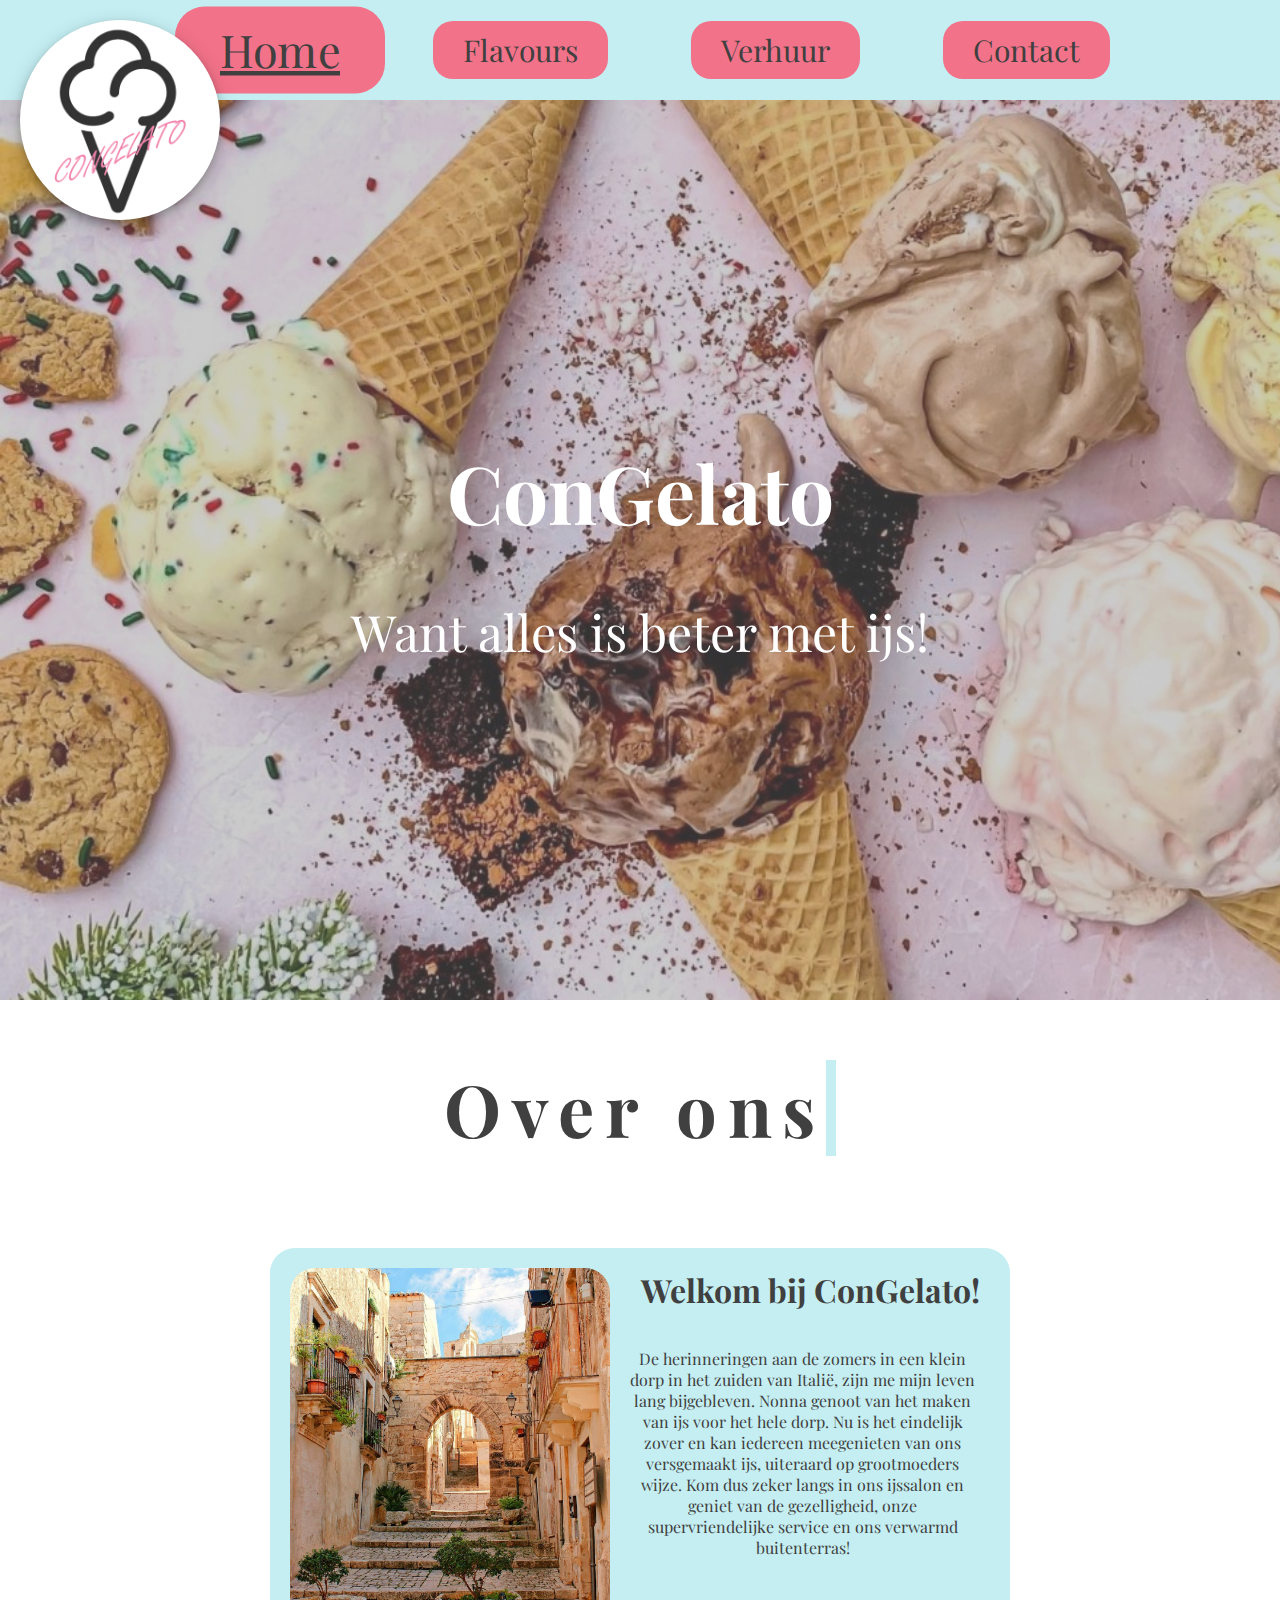
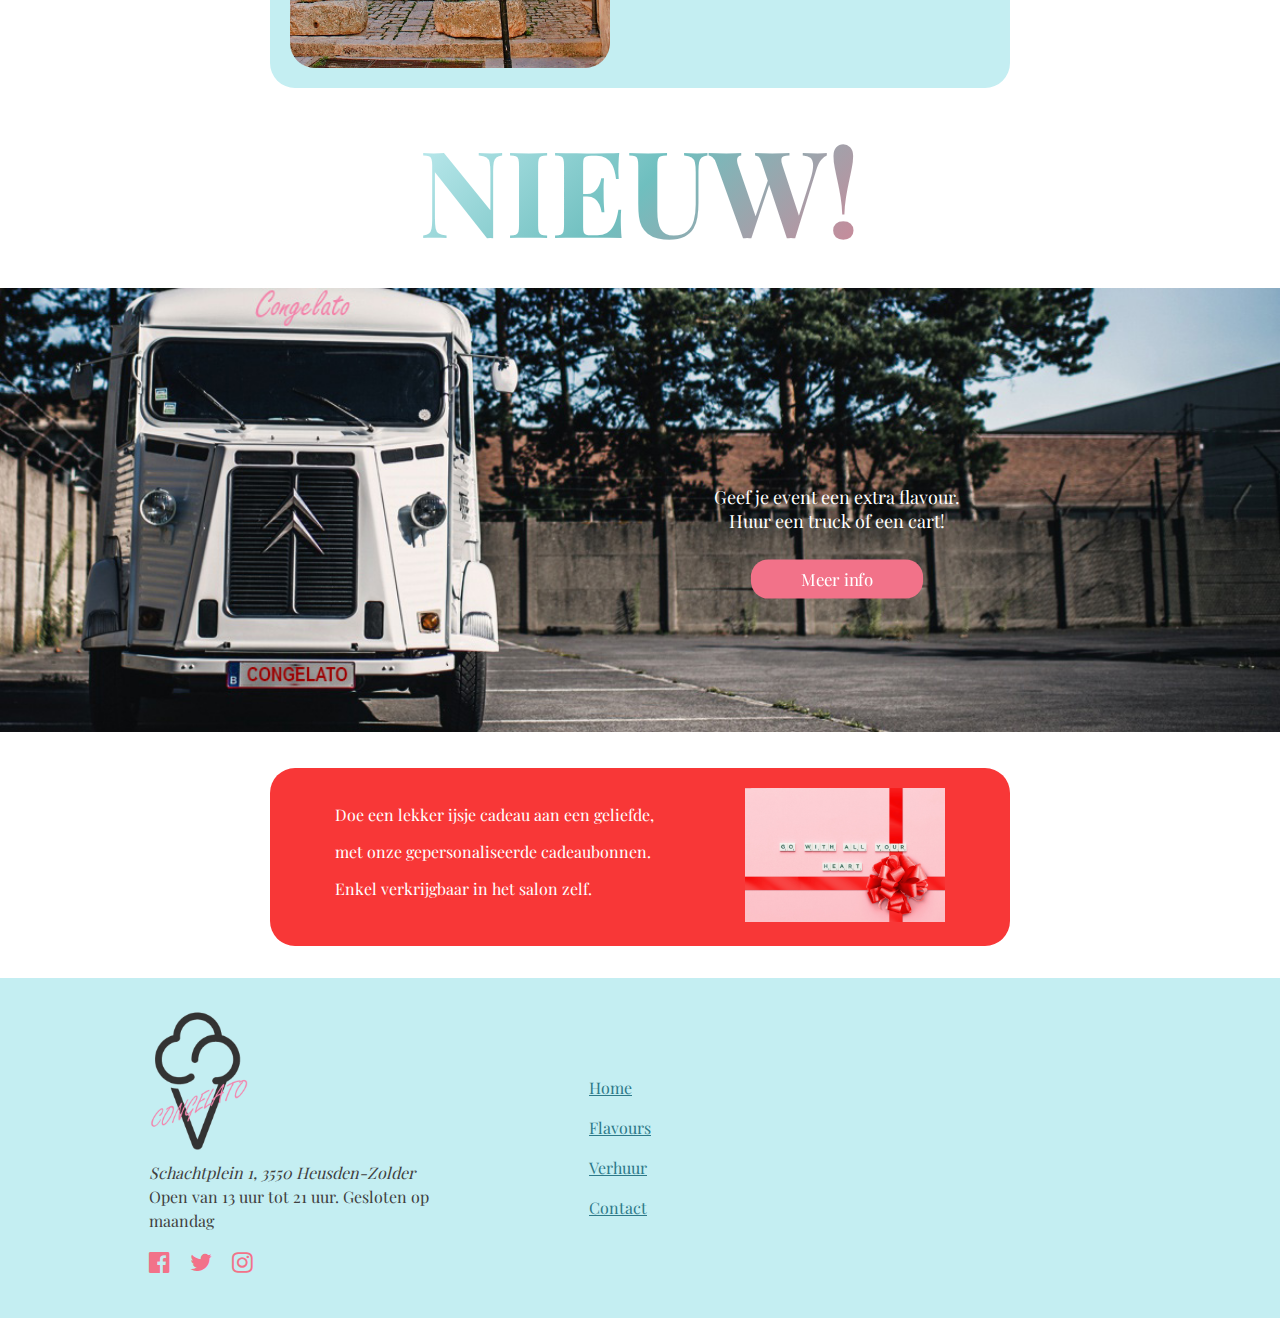
==== index.html @ dd38d16a "mooi logo" ====
<!DOCTYPE html>
<html lang="en">
	<head>
		<meta charset="UTF-8" />
		<meta http-equiv="X-UA-Compatible" content="IE=edge" />
		<meta name="viewport" content="width=device-width, initial-scale=1.0" />
		<title>Home | Congelato</title>
		<link rel="stylesheet" href="css/style.css" />
		<link
			rel="stylesheet"
			href="https://cdnjs.cloudflare.com/ajax/libs/font-awesome/4.7.0/css/font-awesome.min.css"
		/>
	</head>
	<body>
		

		<div class="logo flex">
			<img src="images/congelato-logo.png" alt="Het logo van Congelato" />
		</div>	
		<header class="flex header">
				
				<nav>
				<ul class="flex">
					<li class="menu-item flex">
						<a href="index.html" id="index">Home</a>
					</li>
					<li class="menu-item flex">
						<a href="flavours.html" id="flavours">Flavours</a>
					</li>
					<li class="menu-item flex">
						<a href="verhuur.html" id="verhuur">Verhuur</a>
					</li>
					<li class="menu-item flex">
						<a href="contact.html" id="contact">Contact</a>
					</li>
				</ul>
			</nav>
		</header>


		<div class="index">
			<div class="wrapper">
				<div class="wrapper-text">
					<h1>ConGelato</h1>
					<p>Want alles is beter met ijs!</p>
				</div>
			</div>
		</div>
	</div>
	
	
	<div class="typingtitle">
		<h2>Over ons</h2>
	</div>
	<div class="column">
		<img src="images/over-ons.jpg" alt="ice cream" />
		<div class="text">
			<h3>Welkom bij ConGelato!</h3>
			<br>
				<p>
				De herinneringen aan de zomers in een klein dorp in het zuiden van Italië,
				zijn me mijn leven lang bijgebleven. Nonna genoot van het maken van ijs
				voor het hele dorp. Nu is het eindelijk zover en kan iedereen meegenieten
				van ons versgemaakt ijs, uiteraard op grootmoeders wijze. Kom dus zeker
				langs in ons ijssalon en geniet van de gezelligheid, onze
				supervriendelijke service en ons verwarmd buitenterras!
				</p>
		</div>
	</div>

	<div class="nieuw">
		<h3>Nieuw!</h3>	
	</div>

	<div class="container">
		<img src="images/congelato_truck.jpg" alt="truck" />
		<div class="button-truck">
			<p>Geef je event een extra flavour.<br>
				Huur een truck of een cart!</p>
			<a href="verhuur.html">Meer info</a>
		</div>
	</div>

	<div class="cadeaubon">
		<div class="cadeaubon-tekst">
			<p>Doe een lekker ijsje cadeau aan een geliefde,</p> 
			<p>met onze gepersonaliseerde cadeaubonnen.</p>
			<p>Enkel verkrijgbaar in het salon zelf.</p>
		</div>
		<div class="cadeaubon-image">
			<img src="images/cadeaubon.jpeg" width="200" alt="cadeaubon" />
		</div>
	</div>
	

		<footer class="flex footer">
			
			<div class="row flex">
				<div>
					<img src="images/congelato-logo.png" alt="Ons logo">
				</div>
				<div class="adres">
					<address>Schachtplein 1, 3550 Heusden-Zolder</address>
					<time itemprop="openingHours" datetime="Tu-Su 13:00-21:00"
						>Open van 13 uur tot 21 uur. Gesloten op maandag</time
					>
				</div>
				<div class="socials">
					<ul class="flex">
						<a href="https://www.facebook.com/" class="social-icon">
							<li>
								<i class="fa fa-facebook-official icon-2x" aria-hidden="true"></i>
								
							</li>
						</a>
						<a href="https://twitter.com/" class="social-icon">
							<li><i class="fa fa-twitter" aria-hidden="true"></i> </li>
						</a>
						<a href="https://www.instagram.com/" class="social-icon">
							<li>
								<i class="fa fa-instagram" aria-hidden="true"></i> 
							</li>
						</a>
					</ul>
				</div>
			</div>
			<div class="links">
				<p><a href="index.html">Home</a></p>
				<p><a href="flavours.html">Flavours</a></p>
				<p><a href="verhuur.html">Verhuur</a></p>
				<p><a href="contact.html">Contact</a></p>
			</div>
			<map class="map">
				<iframe
					src="https://www.google.com/maps/embed?pb=!1m18!1m12!1m3!1d2508.7136024469933!2d5.326014276903507!3d51.03991014474692!2m3!1f0!2f0!3f0!3m2!1i1024!2i768!4f13.1!3m3!1m2!1s0x47c125b1b1457655%3A0x645b166be3cb7e94!2sCVO%20De%20Verdieping!5e0!3m2!1sen!2sbe!4v1670486906696!5m2!1sen!2sbe"
					width="300"
					height="300"
					style="border: 0"
					allowfullscreen=""
					loading="lazy"
					referrerpolicy="no-referrer-when-downgrade"
				></iframe>
			</map>
		</footer>

		<script src="js/showCurrentPage.js"></script>
	</body>
</html>
---- css/style.css ----
@font-face {
	font-family: "Playfair Display";
	src: url(../Font/PlayfairDisplay-VariableFont_wght.ttf);
}

body {
	margin: 0;
	padding: 0;
	font-family: "Playfair Display";
	color: #404040;
}

.flex {
	display: flex;
}

/*Header*/

.header {
	height: 100px;
	background-color: #c4eef2;
	margin: 0;
	width: 100%;
	display: flex;
	justify-content: space-evenly;
	position: sticky;
	top: 0;
	z-index: 1;
}
.logo {
	width: 200px;
	height: 200px;
	position: fixed;
	margin-top: 20px;
	margin-left: 20px;
	border-radius: 100%;
	box-shadow: 0 4px 8px 0 rgba(0, 0, 0, 0.2), 0 6px 20px 0 rgba(0, 0, 0, 0.19);
	background-color: white;
	z-index: 2;
	justify-content: center;
}
.logo > img {
	height: auto;
	max-width: 100%;
	max-height: 100%;
	z-index: 2;
}
nav {
	width: 80%;
	font-size: 30px;
}

nav > ul {
	list-style-type: none;
	justify-content: space-around;
	height: 100%;
	margin: 0 auto;
	align-items: center;
}

nav > ul > li {
	align-items: center;
}

nav > ul > li > a {
	display: block;
	padding: 1vh 30px;
	color: #404040;
	background-color: #f27289;
	border: solid #c4eef2 0px;
	border-radius: 20px;
}

nav > ul > li > a:link {
	text-decoration: none;
}

nav > ul > li > a:hover {
	background-color: #ec4c69;
}

nav > ul > li > a:active {
	background-color: #ec4c69;
}

/*Footer*/

.footer {
	justify-content: center;
	align-items: center;
	background-color: #c4eef2;
	font-size: 16px;
	line-height: 24px;
}

.map {
	margin: 20px;
	border: 0px solid #2d7989;
	width: 300px;
}
.adres {
	width: 300px;
	margin-left: 10px;
}
.socials {
	width: 300px;
	margin-right: 100px;
}
.social-icon {
	margin: 0 10px;
}

iframe {
	display: block;
}

.socials > ul {
	list-style-type: none;
	padding-left: 0;
}

.socials > ul > a:link {
	text-decoration: none;
	color: #f27289;
}

.socials > ul > a:visited {
	color: #f27289;
}

.socials > ul > a:hover {
	color: #db3150;
}
.socials li {
	font-size: 24px;
}
.row {
	flex-direction: column;
	justify-content: space-between;
	margin-left: 50px;
}
.row img {
	height: 150px;
	width: 120px;
}
.links {
	margin-left: 50px;
	margin-right: 200px;
}
.links a {
	color: #2d7989;
	font-size: 16px;
}
.links a:hover {
	color: #f27289;
}

/*Index*/

.index {
	width: 100%;
	margin: 0;
}
.wrapper {
	background-image: url(../images/background.jpg);
	position: relative;
	height: 100vh;
	width: 100%;
	opacity: 0.8;
	background-size: cover;
	background-repeat: no-repeat;
}
.wrapper::before {
	content: "";
	position: absolute;
	top: 0px;
	right: 0px;
	bottom: 0px;
	left: 0px;
	background-color: rgba(0, 0, 0, 0.25);
}
.wrapper-text {
	color: white;
	position: absolute;
	text-align: center;
	top: 50%;
	left: 50%;
	transform: translate(-50%, -50%);
}
.wrapper-text h1 {
	font-size: 80px;
}
.wrapper-text p {
	font-size: 50px;
}
.typingtitle {
	display: flex;
	justify-content: center;
	align-items: center;
	font-size: 48px;
	width: 100%;
}
.typingtitle h2 {
	overflow: hidden;
	border-right: 0.15em solid #c4eef2;
	white-space: nowrap;
	margin: 30;
	letter-spacing: 0.15em;
	animation: typing 1.5s steps(30, end), blink-caret 0.5s step-end infinite;
}
.typingtitle h1 {
	overflow: hidden;
	border-right: 0.15em solid #c4eef2;
	white-space: nowrap;
	margin: 30;
	letter-spacing: 0.15em;
	animation: typing 1.5s steps(30, end), blink-caret 0.5s step-end infinite;
}

/*typing effect*/
@keyframes typing {
	from {
		width: 0%;
	}
	to {
		width: 70%;
	}
}
@keyframes blink-caret {
	from,
	to {
		border-color: transparent;
	}
	50% {
		border-color: #c4eef2;
	}
}
.column {
	display: flex;
	justify-content: space-around;
	padding: 20px;
	width: 700px;
	margin: 2rem auto 0 auto;
	background-color: #c4eef2;
	border-radius: 25px;
}
.column img {
	height: 400px;
	border-radius: 25px;
	margin-right: 20px;
}
.text h3 {
	margin: 0;
	font-size: 32px;
	text-align: center;
}
.text p {
	margin-right: 15px;
	text-align: center;
}

.nieuw {
	text-align: center;
}

.nieuw h3 {
	text-transform: uppercase;
	background-image: linear-gradient(
		-225deg,
		#c4eef2 0%,
		#6fbfbf 29%,
		#f27289 67%,
		#f285ad 100%
	);
	background-size: auto auto;
	background-clip: border-box;
	background-size: 200% auto;
	color: #fff;
	text-emphasis-color: transparent;
	-webkit-background-clip: text;
	-webkit-text-fill-color: transparent;
	animation: textclip 2s linear infinite;
	display: inline-block;
	font-size: 120px;
	margin-block-start: 20px;
	margin-block-end: 20px;
}
@keyframes textclip {
	to {
		background-position: 200% center;
	}
}
.container {
	position: relative;
	width: 100%;
}
.container img {
	width: 100%;
	height: auto;
}

.button-truck {
	position: absolute;
	top: 40%;
	right: 25%;
}
.button-truck a {
	color: white;
	text-decoration: none;
	background-color: #f27289;
	font-size: 24px;
	padding: 12px 30px;
	border: none;
	border-radius: 25px;
	display: flex;
	justify-content: center;
	transition: all 0.5s ease;
	transform: scale(0.7);
}
.button-truck:hover {
	cursor: pointer;
	transform: scale(1.2);
	filter: brightness(120%);
}
.button-truck p {
	color: white;
	font-size: 18px;
	text-align: center;
}
.cadeaubon {
	display: flex;
	justify-content: space-around;
	padding: 20px;
	width: 700px;
	margin: 2rem auto 2rem auto;
	background-color: #f83737;
	border-radius: 25px;
	color: white;
}

/* Flavours */
.smaken {
	display: flex;
	justify-content: center;
	align-items: center;
	font-size: 48px;
	width: 1200px;
}
.smaken h1 {
	overflow: hidden;
	border-right: 0.15em solid #c4eef2;
	white-space: nowrap;
	margin: 30;
	letter-spacing: 0.15em;
	animation: typing 1.5s steps(30, end), blink-caret 0.5s step-end infinite;
}

/*typing effect*/
@keyframes typing {
	from {
		width: 0%;
	}
	to {
		width: 70%;
	}
}
@keyframes blink-caret {
	from,
	to {
		border-color: transparent;
	}
	50% {
		border-color: #c4eef2;
	}
}
.seizoen {
	position: relative;
	display: flex;
	justify-content: center;
	max-width: 600px;
	margin: 0 auto 40px;
}
.seizoen .smaak {
	position: absolute;
	bottom: 20px;
	left: 20px;
	background-color: #c4eef2;
	color: #404040;
	padding-left: 20px;
	padding-right: 20px;
	border-radius: 25px;
}
.seizoen img {
	border-radius: 25px;
	width: 600px;
}
.seizoen h2 {
	font-size: 24px;
}
.seizoen p {
	font-size: 20px;
	display: flex;
	align-items: center;
	justify-content: center;
}
.documenten {
	display: flex;
	justify-content: flex-end;
	margin-top: -200px;
}
.document {
	height: 250px;
	width: 250px;
	background-color: #f27289;
	font-size: 28px;
	border-radius: 100%;
	transition: all 0.5s ease;
	transform: scale(0.5);
	align-items: center;
	justify-content: center;
	text-align: center;
}

.document:hover {
	cursor: pointer;
	transform: scale(0.7);
	filter: brightness(120%);
}

.flavours {
	display: flex;
	justify-content: center;
}
.flavour {
	margin: 25px;
	padding: 20px;
	font-size: 20px;
	min-width: 260px;
	box-shadow: 0 4px 8px 0 rgba(0, 0, 0, 0.2), 0 6px 20px 0 rgba(0, 0, 0, 0.19);
	text-align: center;
	border-radius: 25px;
}
.flavour ul {
	list-style-type: none;
	padding: 0;
	line-height: 50px;
}

.restMenu {
	display: flex;
	justify-content: center;
}
.coupes {
	display: flex;
	flex-direction: column;
	margin: 25px;
	padding: 20px;
	min-width: 260px;
	box-shadow: 0 4px 8px 0 rgba(0, 0, 0, 0.2), 0 6px 20px 0 rgba(0, 0, 0, 0.19);
	border-radius: 25px;
}
.coupesTitel {
	color: #2d7989;
	text-align: center;
	font-size: 20px;
}

.coupes ul {
	list-style-type: none;
	padding: 0;
	line-height: 40px;
	text-align: center;
}
.toppings {
	display: flex;
	justify-content: center;
	padding-bottom: 40px;
}
.toppingTitel {
	text-align: center;
	font-size: 20px;
	color: #2d7989;
	border-color: #2d7989;
}
.topping {
	display: flex;
	flex-direction: column;
	margin: 25px;
	padding: 20px;
	min-width: 260px;
	box-shadow: 0 4px 8px 0 rgba(0, 0, 0, 0.2), 0 6px 20px 0 rgba(0, 0, 0, 0.19);
	border-radius: 25px;
}
.topping ul {
	list-style-type: none;
	line-height: 40px;
	text-align: center;
	padding-inline-start: 0;
}

/*verhuur*/

.verhuur-image {
	justify-content: center;
}
.verhuur-image img {
	width: 100%;
}
.verhuur-tekst {
	align-items: center;
	flex-direction: column;
}
.verhuur-tekst-container {
	width: 700px;
	background-color: #c4eef2;
	margin: 50px;
	padding: 50px;
	border: 0 solid;
	border-radius: 25px;
}
.verhuur-tekst p {
	width: 700px;
	text-align: center;
	font-size: 20px;
	line-height: 40px;
}

.form {
	justify-content: center;
}
.form-container1,
.form-container2 {
	width: 400px;
	margin: 25px;
	padding: 25px;
	background-color: #f2f2f2;
	height: 600px;
	border: double;
	border-radius: 20px;
}

label {
	display: block;
}
.textbox {
	width: 350px;
	border: 1px solid #2d7989;
	height: 24px;
	border-radius: 5px;
	margin: 16px 0;
}
.big-textbox {
	width: 350px;
	border: 1px solid #2d7989;
	border-radius: 5px;
	margin: 16px 0;
}
.dropdown-check-list {
	display: inline-block;
	margin: 16px 0;
	background-color: #fafafa;
}
.dropdown-check-list .anchor {
	position: relative;
	display: inline-block;
	cursor: pointer;
	padding: 5px 10px 5px 10px;
	border: 1px solid #2d7989;
	width: 330px;
}

.chevron {
	margin-left: 173px;
}

.dropdown-check-list ul.items {
	padding: 2px;
	display: none;
	margin: 0;
	border: 1px solid #2d7989;
	border-top: none;
	position: absolute;
	background-color: #f2f2f2;
	width: 346px;
}

.dropdown-check-list ul.items li {
	list-style: none;
}

.dropdown-check-list.visible .anchor {
	color: #2d7989;
}

.dropdown-check-list.visible .items {
	display: block;
}

.radio {
	display: flex;
	justify-content: flex-start;
	font-size: 16px;
}

.radioleft {
	margin-top: 6px;
	margin-left: 100px;
}
.radioright {
	margin-top: 6px;
	margin-left: 60px;
}

.radiobutton {
	width: 15px;
	height: 15px;
}
.formtext {
	width: 100%;
	text-align: center;
	font-size: 20px;
	margin-top: 20px;
}
.hidden {
	visibility: hidden;
}
.visible {
	visibility: visible;
}
.submit {
	justify-content: center;
	margin-bottom: 50px;
}
.submit input {
	height: 75px;
	width: 150px;
	background: #f27289;
	border: 0;
	border-radius: 100px;
	cursor: pointer;
	font-size: 24px;
	font-family: "Playfair Display";
}
.submit input:hover {
	background-color: #db3150;
}

/*contact*/
.big-map {
	margin: 50px;
	border: 5px groove #2d7989;
	width: 600px;
	margin-right: 100px;
}

.contact {
	justify-content: center;
	align-items: flex-start;
}
.contact .big-map,
.contact .contactform {
	margin-top: 0;
}

.contactform fieldset {
	margin-top: 0;
	margin-left: 100px;
}

.submitContact {
	justify-content: center;
	margin-bottom: 50px;
}
.submitContact input {
	height: 50px;
	width: 100px;
	background: #f27289;
	border: 0;
	border-radius: 100px;
	cursor: pointer;
	font-size: 18px;
	font-family: "Playfair Display";
}
.submitContact input:hover {
	background-color: #db3150;
}
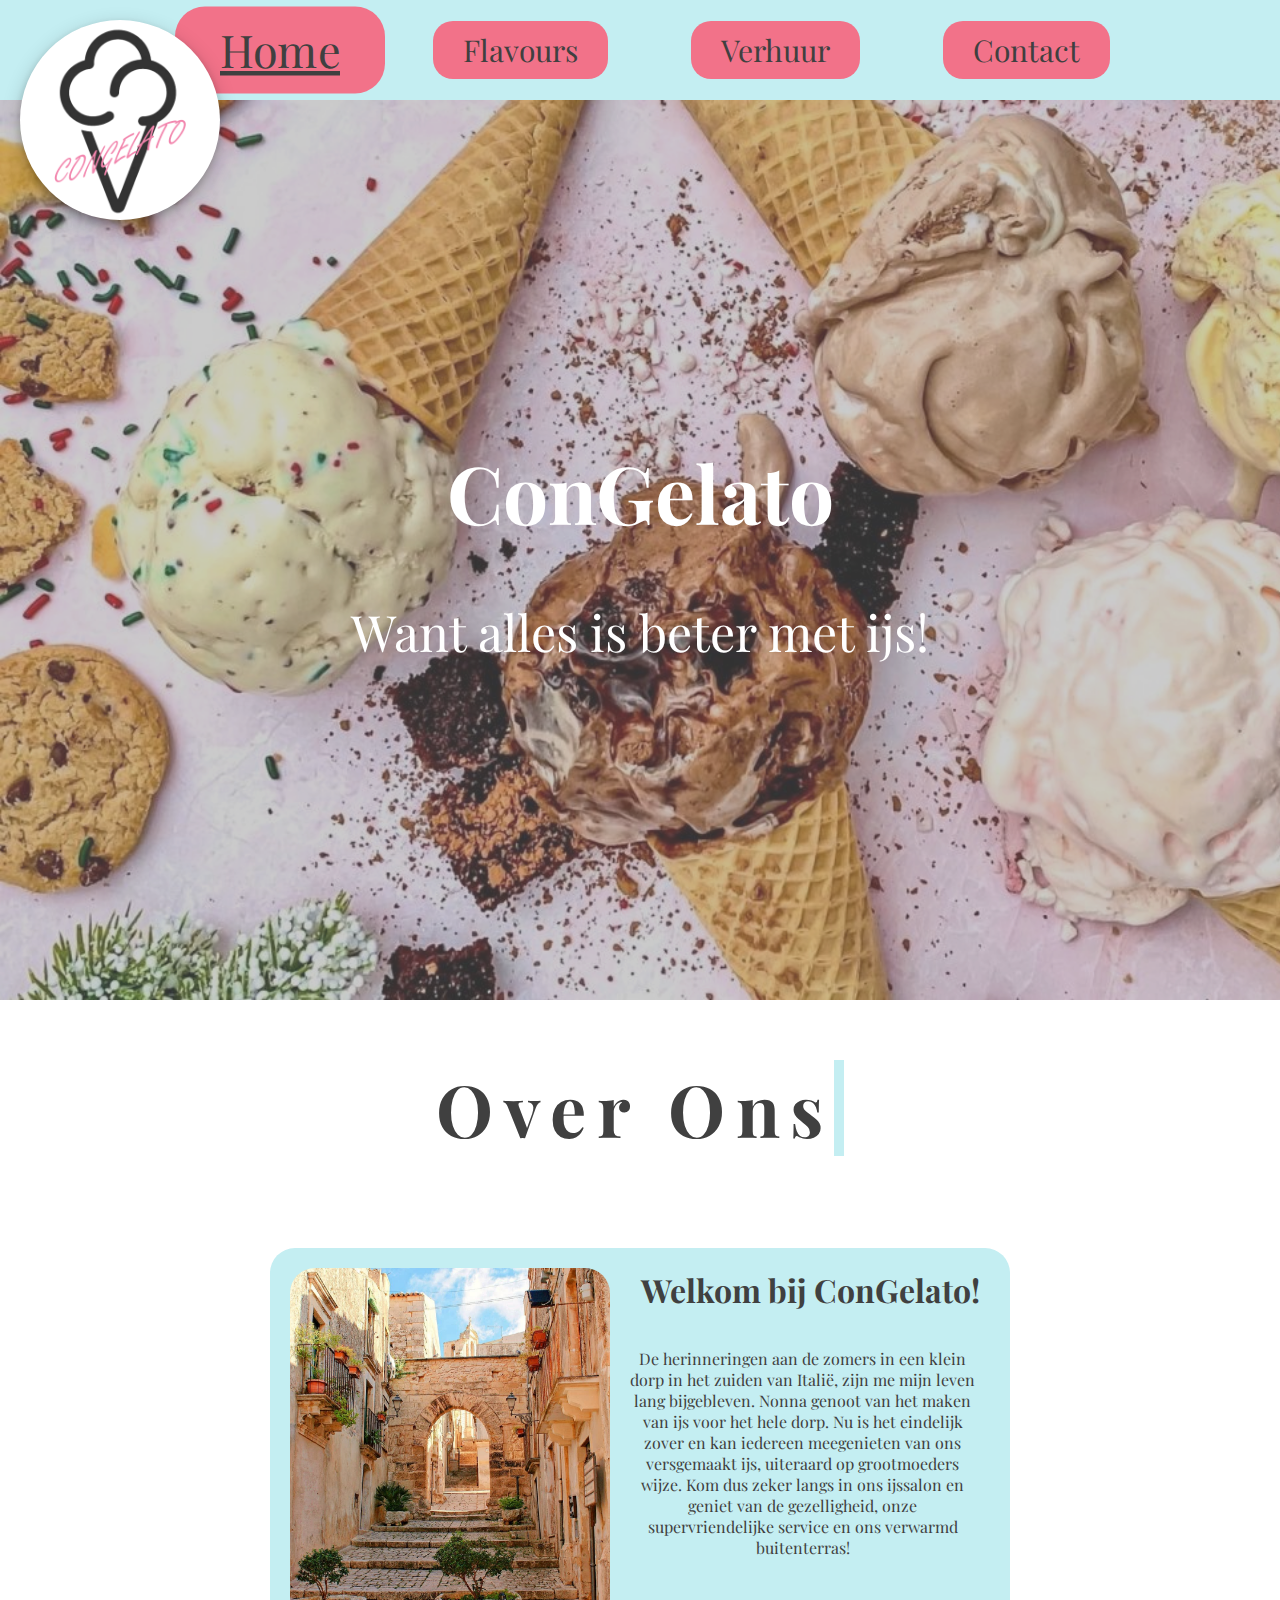
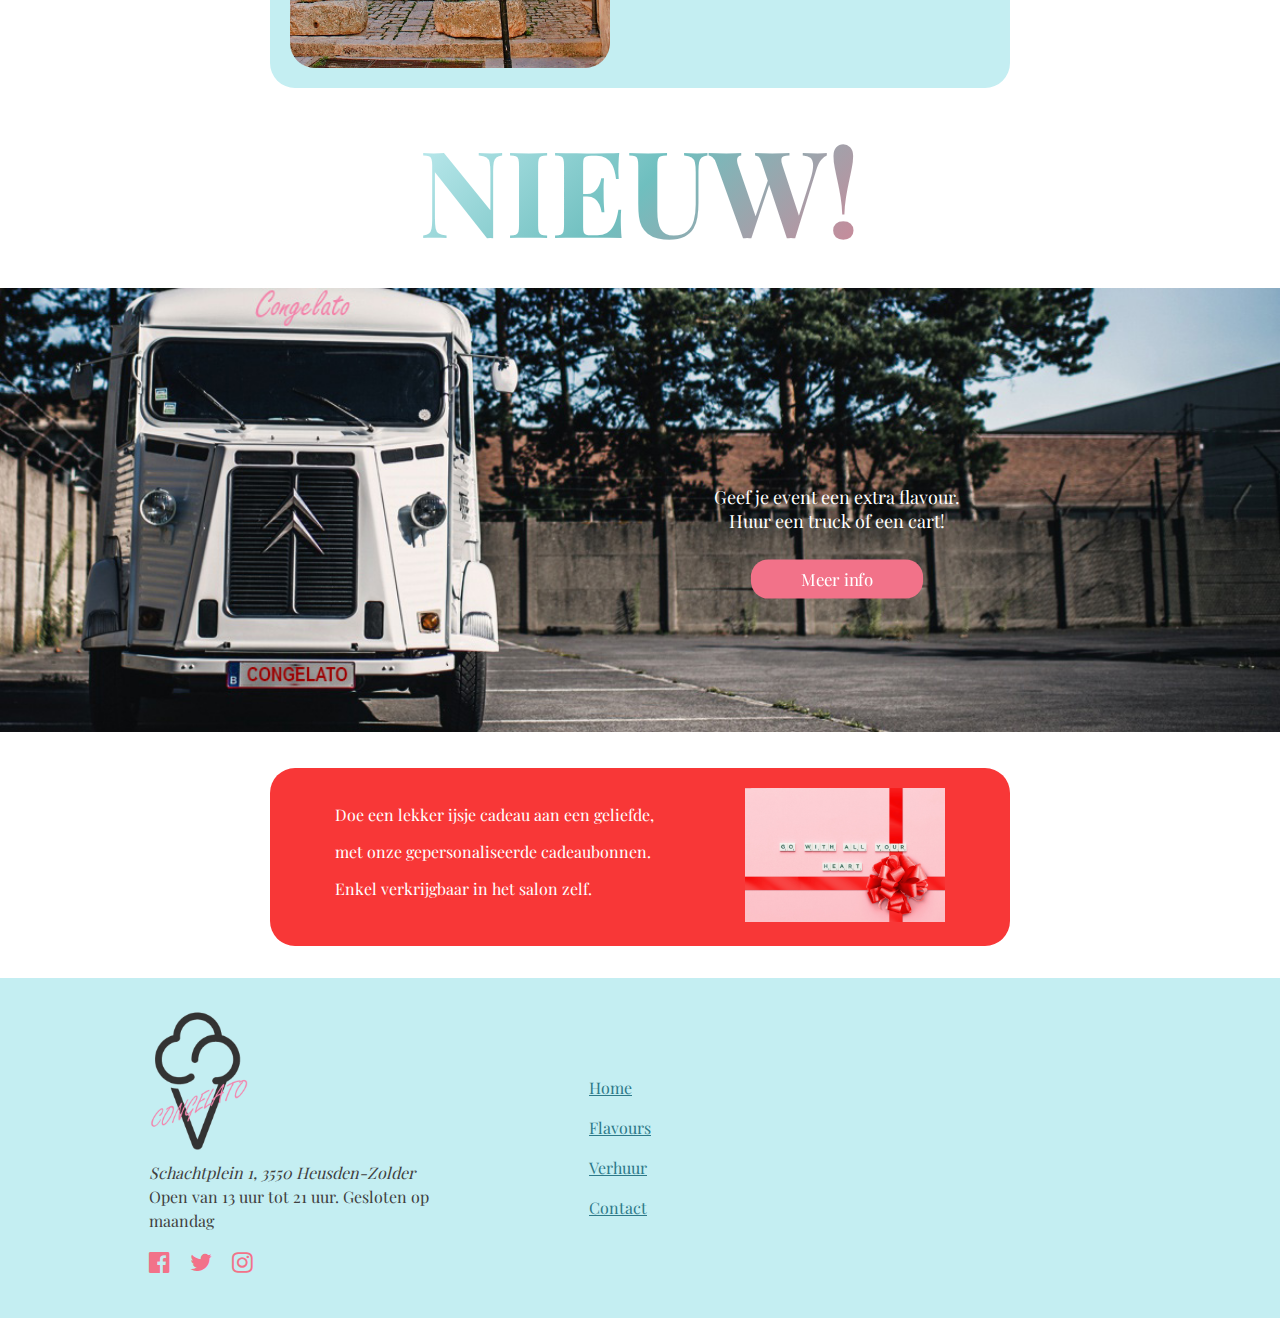
==== commit 4c32207b: "form validatie" ====
--- a/index.html
+++ b/index.html
@@ -50,7 +50,7 @@
 	
 	
 	<div class="typingtitle">
-		<h2>Over ons</h2>
+		<h2>Over Ons</h2>
 	</div>
 	<div class="column">
 		<img src="images/over-ons.jpg" alt="ice cream" />
--- a/css/style.css
+++ b/css/style.css
@@ -198,7 +198,6 @@
 	justify-content: center;
 	align-items: center;
 	font-size: 48px;
-	width: 100%;
 }
 .typingtitle h2 {
 	overflow: hidden;
@@ -344,7 +343,6 @@
 	justify-content: center;
 	align-items: center;
 	font-size: 48px;
-	width: 1200px;
 }
 .smaken h1 {
 	overflow: hidden;
@@ -419,6 +417,10 @@
 	align-items: center;
 	justify-content: center;
 	text-align: center;
+}
+.document a {
+	color: white;
+	text-decoration: none;
 }
 
 .document:hover {
@@ -600,6 +602,7 @@
 	display: flex;
 	justify-content: flex-start;
 	font-size: 16px;
+	margin-bottom: 20px;
 }
 
 .radioleft {
@@ -684,3 +687,8 @@
 .submitContact input:hover {
 	background-color: #db3150;
 }
+
+/*Form Validation*/
+.error {
+	color: red;
+}
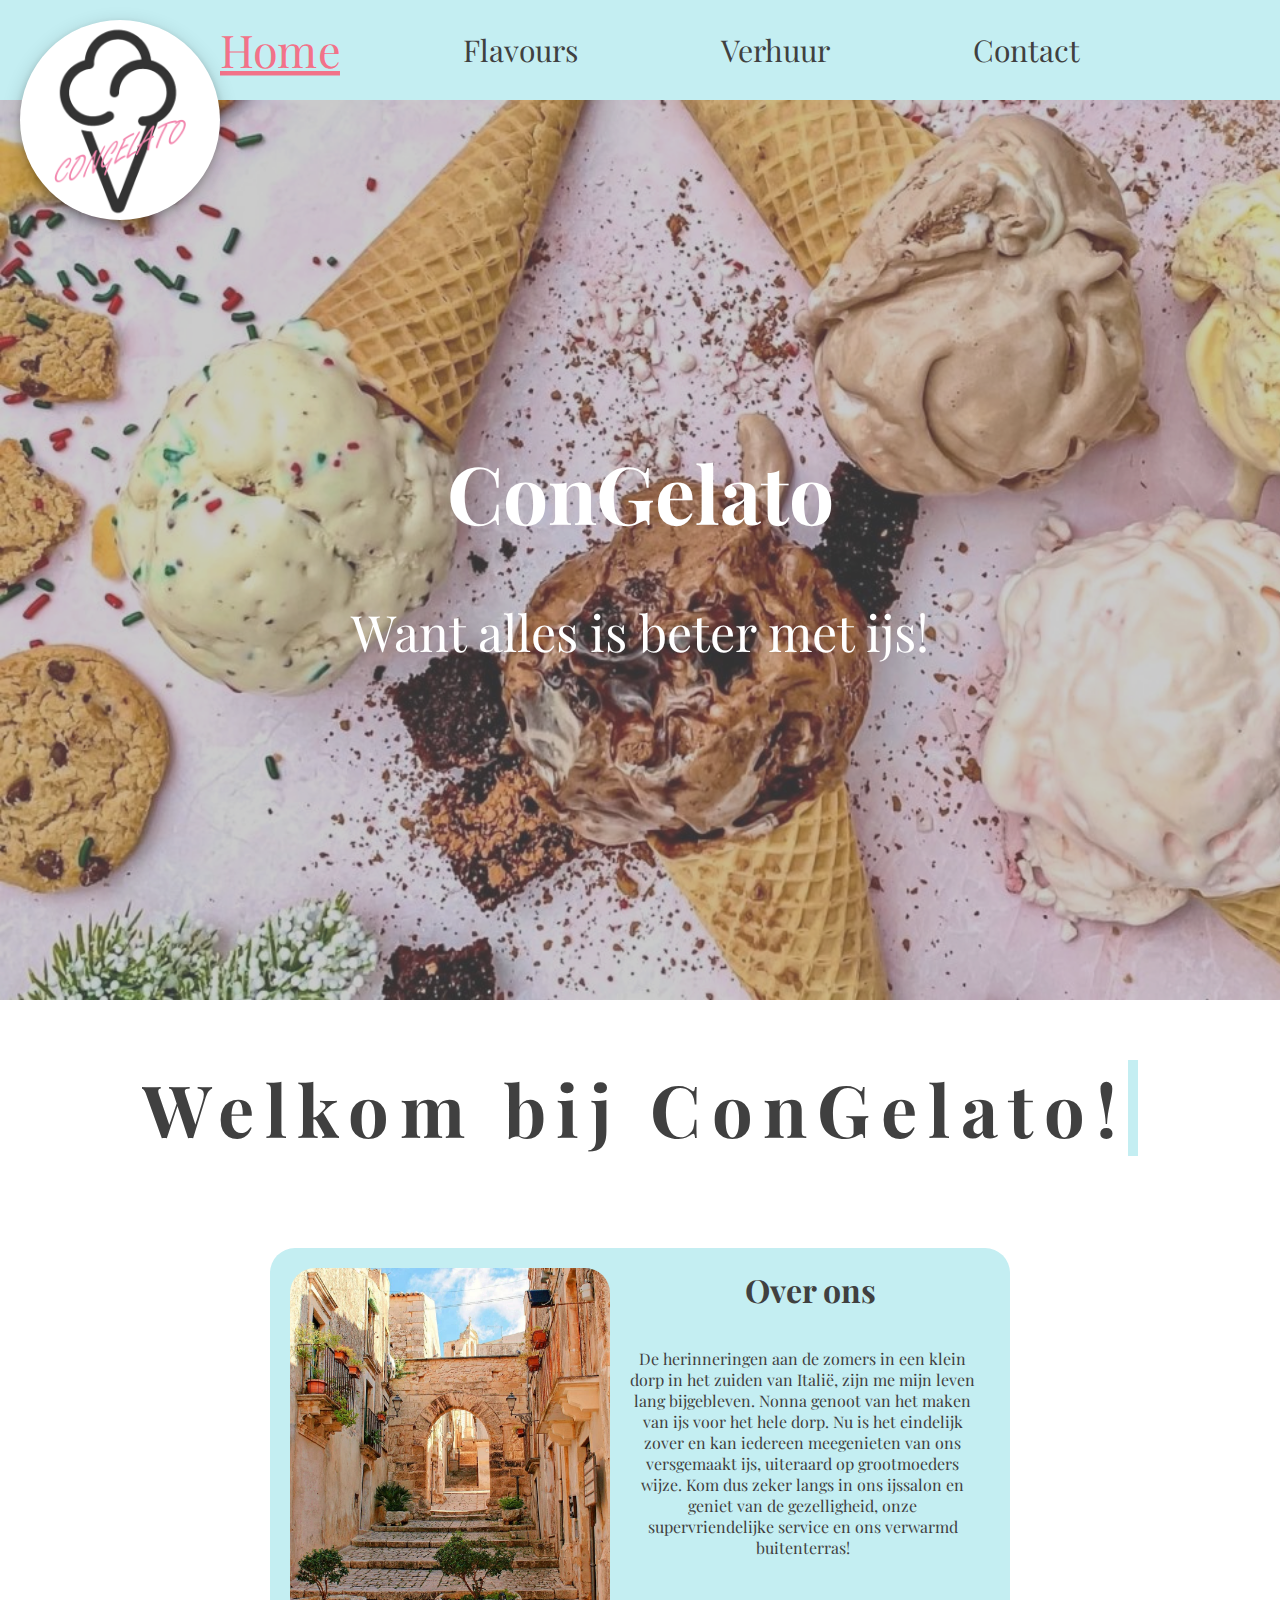
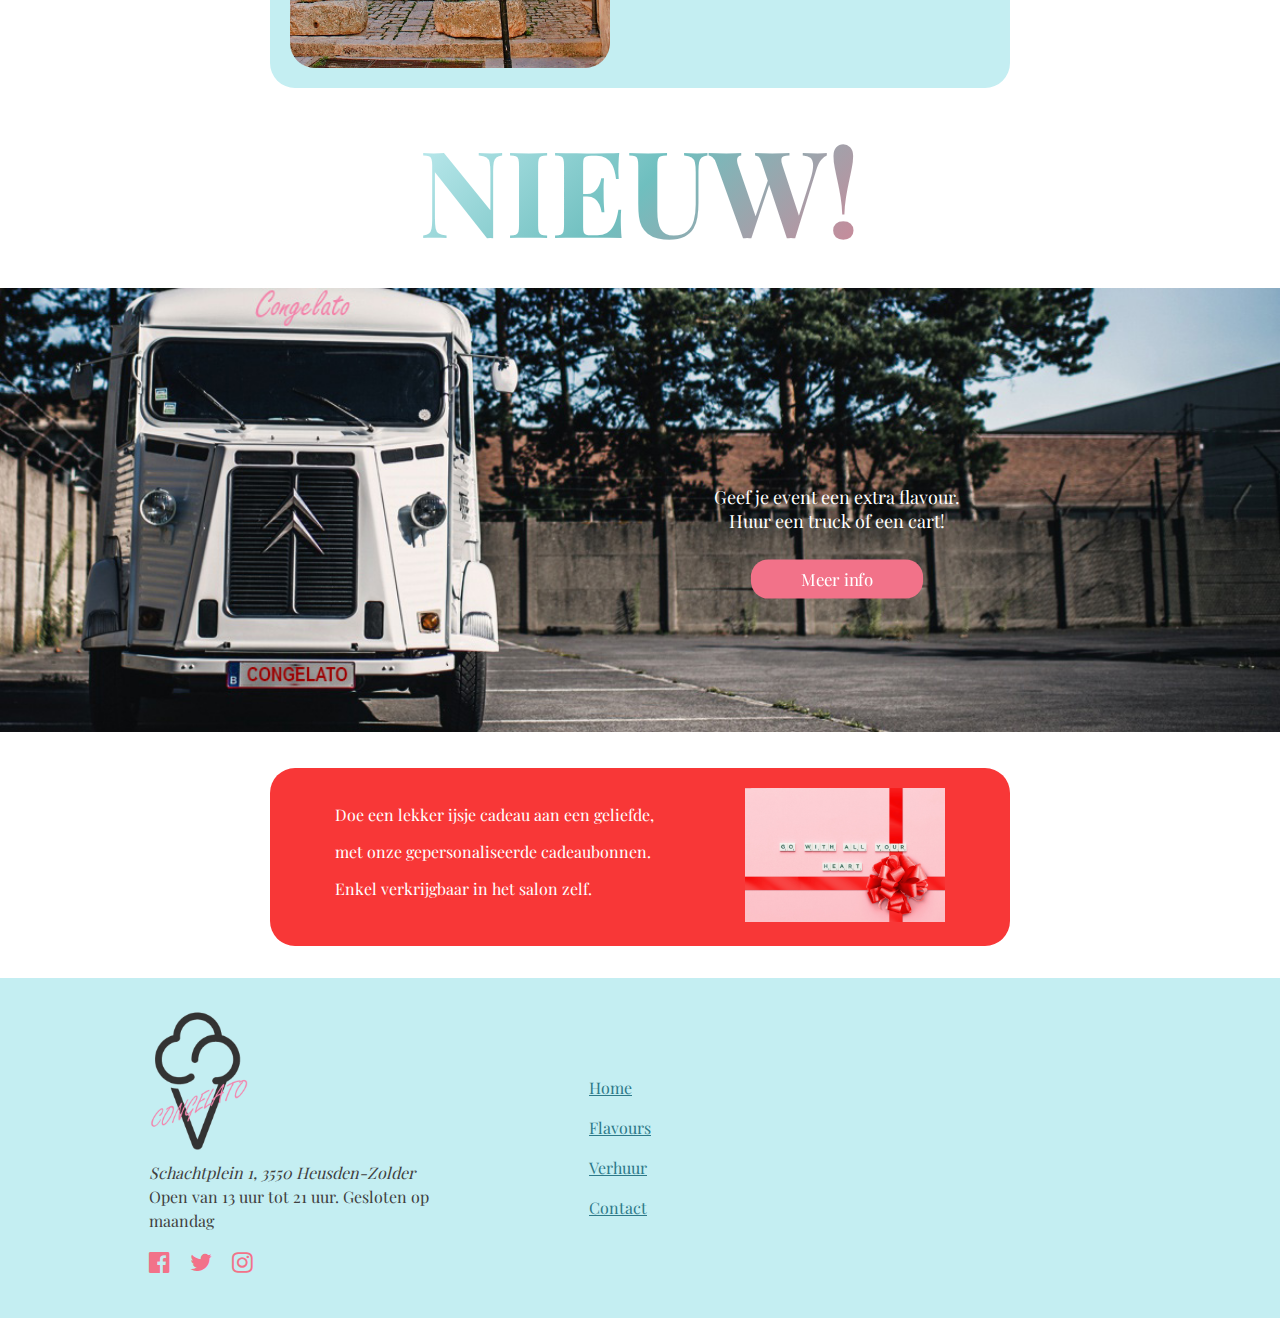
==== commit fea11be6: "slick" ====
--- a/index.html
+++ b/index.html
@@ -18,44 +18,43 @@
 			<img src="images/congelato-logo.png" alt="Het logo van Congelato" />
 		</div>	
 		<header class="flex header">
-				
 				<nav>
-				<ul class="flex">
-					<li class="menu-item flex">
-						<a href="index.html" id="index">Home</a>
-					</li>
-					<li class="menu-item flex">
-						<a href="flavours.html" id="flavours">Flavours</a>
-					</li>
-					<li class="menu-item flex">
-						<a href="verhuur.html" id="verhuur">Verhuur</a>
-					</li>
-					<li class="menu-item flex">
-						<a href="contact.html" id="contact">Contact</a>
-					</li>
-				</ul>
-			</nav>
+					<ul class="flex">
+						<li class="menu-item flex">
+							<a href="index.html" id="index">Home</a>
+						</li>
+						<li class="menu-item flex">
+							<a href="flavours.html" id="flavours">Flavours</a>
+						</li>
+						<li class="menu-item flex">
+							<a href="verhuur.html" id="verhuur">Verhuur</a>
+						</li>
+						<li class="menu-item flex">
+							<a href="contact.html" id="contact">Contact</a>
+						</li>
+					</ul>
+				</nav>
 		</header>
 
 
-		<div class="index">
-			<div class="wrapper">
-				<div class="wrapper-text">
+	<div class="index">
+		<div class="wrapper">
+			<div class="wrapper-text">
 					<h1>ConGelato</h1>
 					<p>Want alles is beter met ijs!</p>
-				</div>
 			</div>
 		</div>
 	</div>
 	
 	
 	<div class="typingtitle">
-		<h2>Over Ons</h2>
+		<h2>Welkom bij ConGelato!</h2>
 	</div>
+	
 	<div class="column">
 		<img src="images/over-ons.jpg" alt="ice cream" />
 		<div class="text">
-			<h3>Welkom bij ConGelato!</h3>
+			<h3>Over ons</h3>
 			<br>
 				<p>
 				De herinneringen aan de zomers in een klein dorp in het zuiden van Italië,
--- a/css/style.css
+++ b/css/style.css
@@ -59,15 +59,13 @@
 }
 
 nav > ul > li {
-	align-items: center;
+	align-items: center;	
 }
 
 nav > ul > li > a {
 	display: block;
 	padding: 1vh 30px;
 	color: #404040;
-	background-color: #f27289;
-	border: solid #c4eef2 0px;
 	border-radius: 20px;
 }
 
@@ -76,11 +74,13 @@
 }
 
 nav > ul > li > a:hover {
-	background-color: #ec4c69;
+	color:#f27289;
+	text-decoration: underline #f27289;
 }
 
 nav > ul > li > a:active {
-	background-color: #ec4c69;
+	color: #f27289;
+	text-decoration: underline #f27289 !important;
 }
 
 /*Footer*/
@@ -649,6 +649,60 @@
 }
 
 /*contact*/
+
+.slick_slider {
+	display: flex;
+	position: relative;
+	margin-top: 100px;
+}
+.slick_slider .slickItems{
+	width: 350px;
+	height: 250px;
+	margin: 50px;
+	position: relative;
+}
+.slick_slider .slickItems .overlay{
+	position: absolute;
+	top: 0;
+	left: 0;
+	width: 350px;
+	height: 250px;
+	background-color: rgba(0,0,0,0.64);
+}
+.slick_slider .slick-center .overlay{
+	opacity: 0;
+}
+.slick_slider .slickItems img{
+	width: 350px;
+	height: 250px;
+	transition: all linear .4s;
+}
+.slick_slider .slick-center img{
+	transform: scale(1.2);
+}
+.slick-prev{
+    position: absolute;
+	top: 350px;
+	left: 45%;
+	background: #f27289;
+	border-radius: 100%;
+	width: 50px;
+	height: 50px;
+	font-size: 20px;
+	font-weight: bold;
+
+}
+.slick-next{
+	position: absolute;
+	left: 55%;
+	background: #f27289;
+	border-radius: 100%;
+	width: 50px;
+	height: 50px;
+	font-size: 20px;
+	font-weight: bold;
+}
+
 .big-map {
 	margin: 50px;
 	border: 5px groove #2d7989;
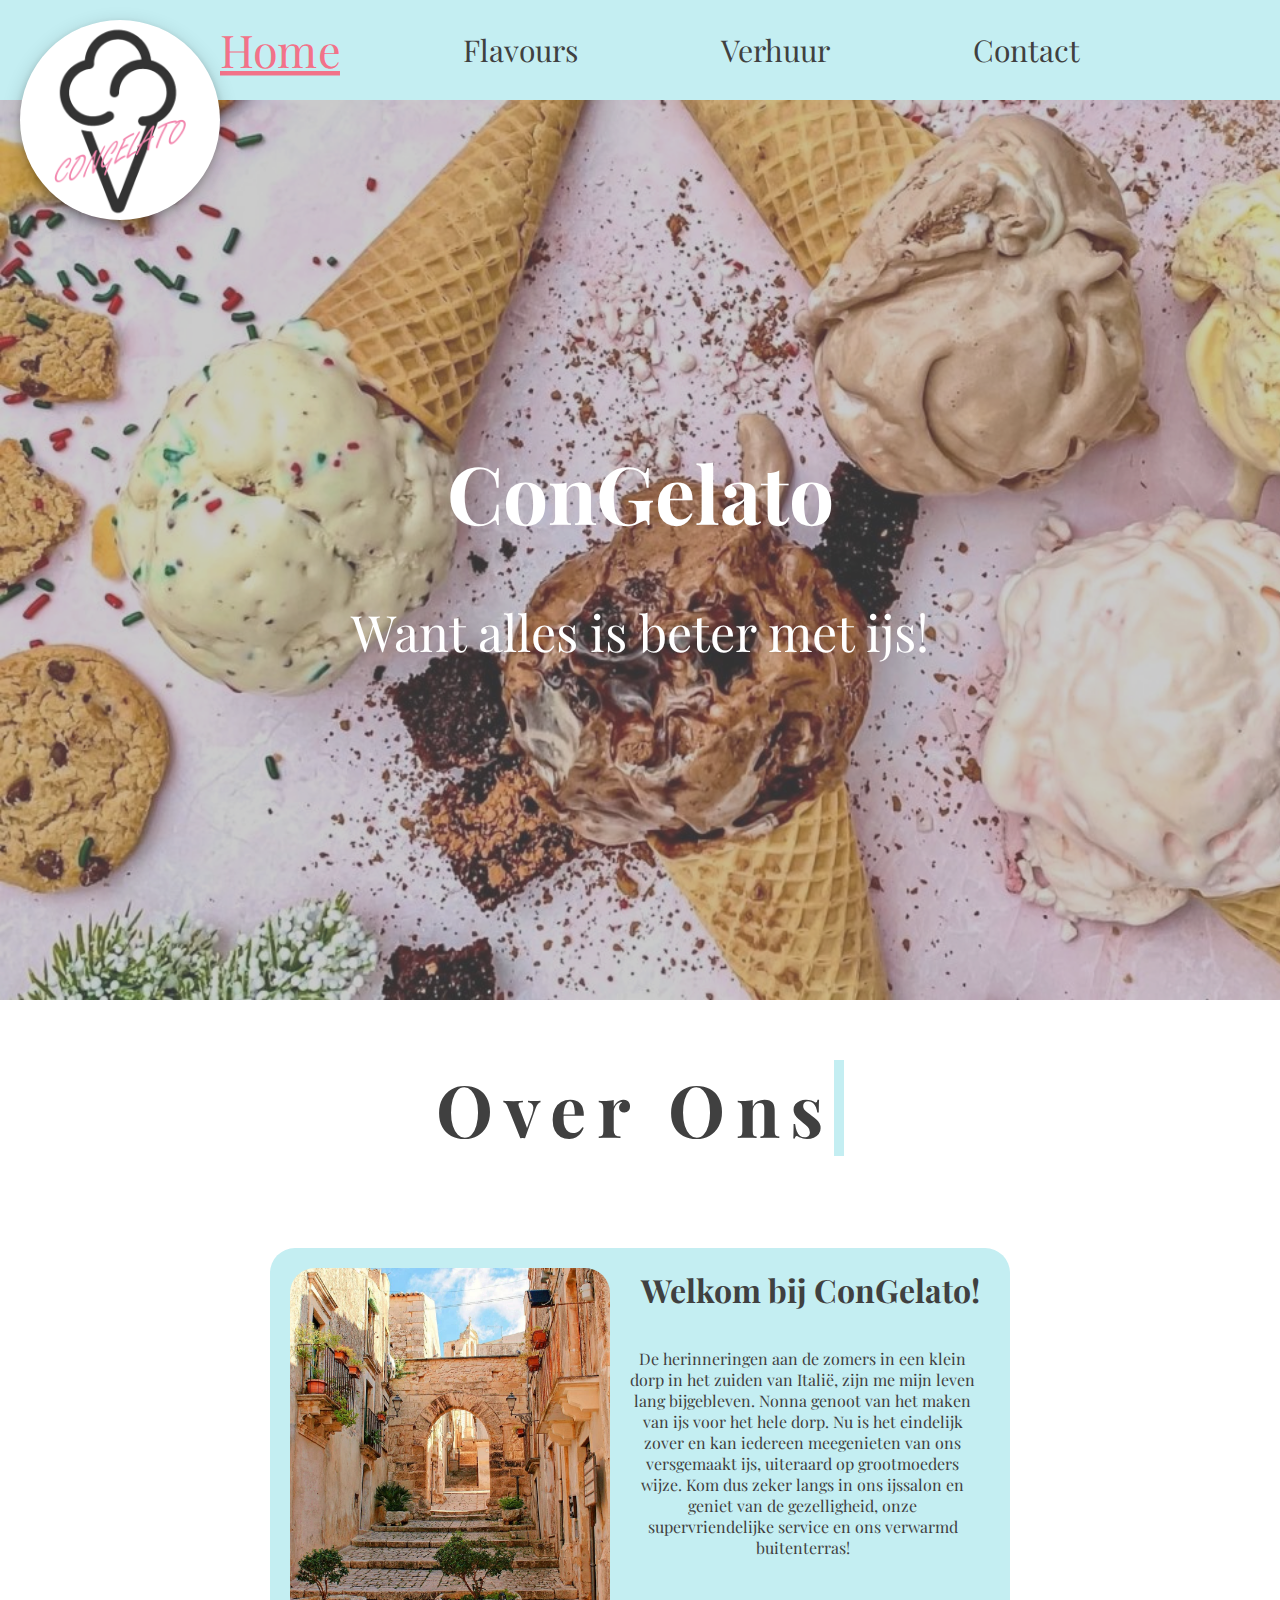
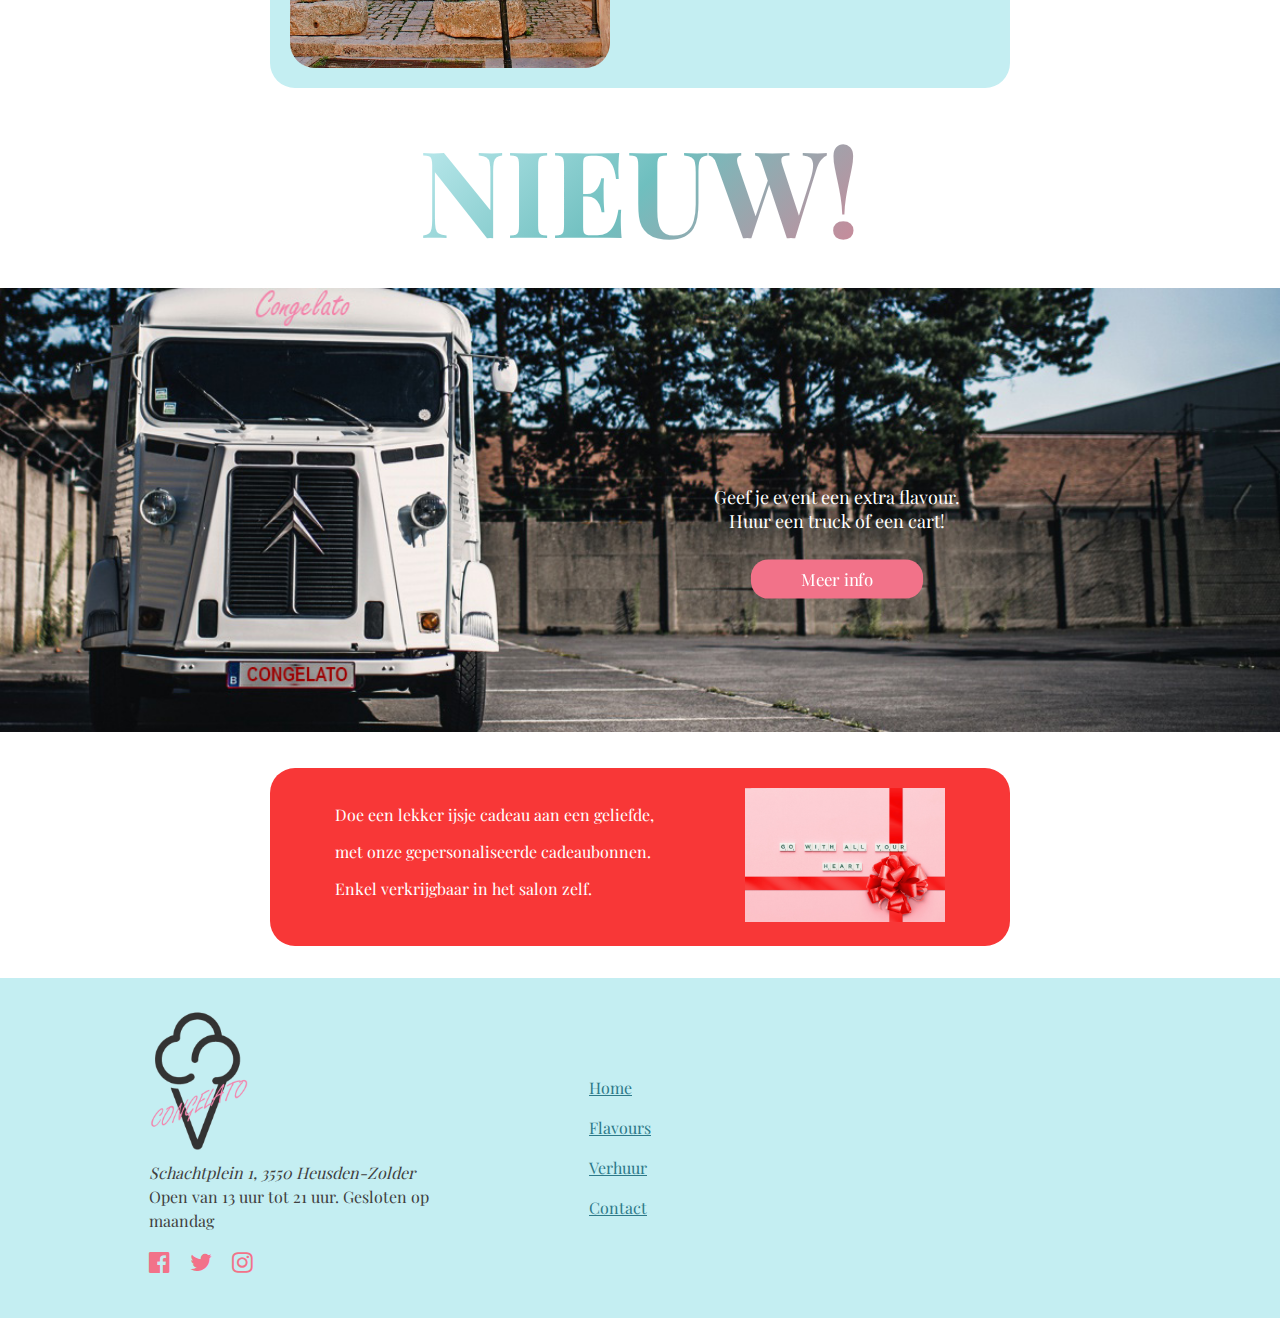
==== commit 54cdb09a: "robots.txt" ====
--- a/index.html
+++ b/index.html
@@ -18,43 +18,44 @@
 			<img src="images/congelato-logo.png" alt="Het logo van Congelato" />
 		</div>	
 		<header class="flex header">
+				
 				<nav>
-					<ul class="flex">
-						<li class="menu-item flex">
-							<a href="index.html" id="index">Home</a>
-						</li>
-						<li class="menu-item flex">
-							<a href="flavours.html" id="flavours">Flavours</a>
-						</li>
-						<li class="menu-item flex">
-							<a href="verhuur.html" id="verhuur">Verhuur</a>
-						</li>
-						<li class="menu-item flex">
-							<a href="contact.html" id="contact">Contact</a>
-						</li>
-					</ul>
-				</nav>
+				<ul class="flex">
+					<li class="menu-item flex">
+						<a href="index.html" id="index">Home</a>
+					</li>
+					<li class="menu-item flex">
+						<a href="flavours.html" id="flavours">Flavours</a>
+					</li>
+					<li class="menu-item flex">
+						<a href="verhuur.html" id="verhuur">Verhuur</a>
+					</li>
+					<li class="menu-item flex">
+						<a href="contact.html" id="contact">Contact</a>
+					</li>
+				</ul>
+			</nav>
 		</header>
 
 
-	<div class="index">
-		<div class="wrapper">
-			<div class="wrapper-text">
+		<div class="index">
+			<div class="wrapper">
+				<div class="wrapper-text">
 					<h1>ConGelato</h1>
 					<p>Want alles is beter met ijs!</p>
+				</div>
 			</div>
 		</div>
 	</div>
 	
 	
-	<div class="typingtitle">
-		<h2>Welkom bij ConGelato!</h2>
+	<div class="typingtitle flex">
+			<h2>Over Ons</h2>
 	</div>
-	
 	<div class="column">
 		<img src="images/over-ons.jpg" alt="ice cream" />
 		<div class="text">
-			<h3>Over ons</h3>
+			<h3>Welkom bij ConGelato!</h3>
 			<br>
 				<p>
 				De herinneringen aan de zomers in een klein dorp in het zuiden van Italië,
--- a/css/style.css
+++ b/css/style.css
@@ -59,7 +59,7 @@
 }
 
 nav > ul > li {
-	align-items: center;	
+	align-items: center;
 }
 
 nav > ul > li > a {
@@ -74,7 +74,7 @@
 }
 
 nav > ul > li > a:hover {
-	color:#f27289;
+	color: #f27289;
 	text-decoration: underline #f27289;
 }
 
@@ -193,8 +193,8 @@
 .wrapper-text p {
 	font-size: 50px;
 }
+
 .typingtitle {
-	display: flex;
 	justify-content: center;
 	align-items: center;
 	font-size: 48px;
@@ -205,7 +205,7 @@
 	white-space: nowrap;
 	margin: 30;
 	letter-spacing: 0.15em;
-	animation: typing 1.5s steps(30, end), blink-caret 0.5s step-end infinite;
+	animation: typing 1s steps(10, end), blink-caret 0.5s step-end infinite;
 }
 .typingtitle h1 {
 	overflow: hidden;
@@ -264,13 +264,7 @@
 
 .nieuw h3 {
 	text-transform: uppercase;
-	background-image: linear-gradient(
-		-225deg,
-		#c4eef2 0%,
-		#6fbfbf 29%,
-		#f27289 67%,
-		#f285ad 100%
-	);
+	background-image: linear-gradient(-225deg, #c4eef2 0%, #6fbfbf 29%, #f27289 67%, #f285ad 100%);
 	background-size: auto auto;
 	background-clip: border-box;
 	background-size: 200% auto;
@@ -649,60 +643,6 @@
 }
 
 /*contact*/
-
-.slick_slider {
-	display: flex;
-	position: relative;
-	margin-top: 100px;
-}
-.slick_slider .slickItems{
-	width: 350px;
-	height: 250px;
-	margin: 50px;
-	position: relative;
-}
-.slick_slider .slickItems .overlay{
-	position: absolute;
-	top: 0;
-	left: 0;
-	width: 350px;
-	height: 250px;
-	background-color: rgba(0,0,0,0.64);
-}
-.slick_slider .slick-center .overlay{
-	opacity: 0;
-}
-.slick_slider .slickItems img{
-	width: 350px;
-	height: 250px;
-	transition: all linear .4s;
-}
-.slick_slider .slick-center img{
-	transform: scale(1.2);
-}
-.slick-prev{
-    position: absolute;
-	top: 350px;
-	left: 45%;
-	background: #f27289;
-	border-radius: 100%;
-	width: 50px;
-	height: 50px;
-	font-size: 20px;
-	font-weight: bold;
-
-}
-.slick-next{
-	position: absolute;
-	left: 55%;
-	background: #f27289;
-	border-radius: 100%;
-	width: 50px;
-	height: 50px;
-	font-size: 20px;
-	font-weight: bold;
-}
-
 .big-map {
 	margin: 50px;
 	border: 5px groove #2d7989;
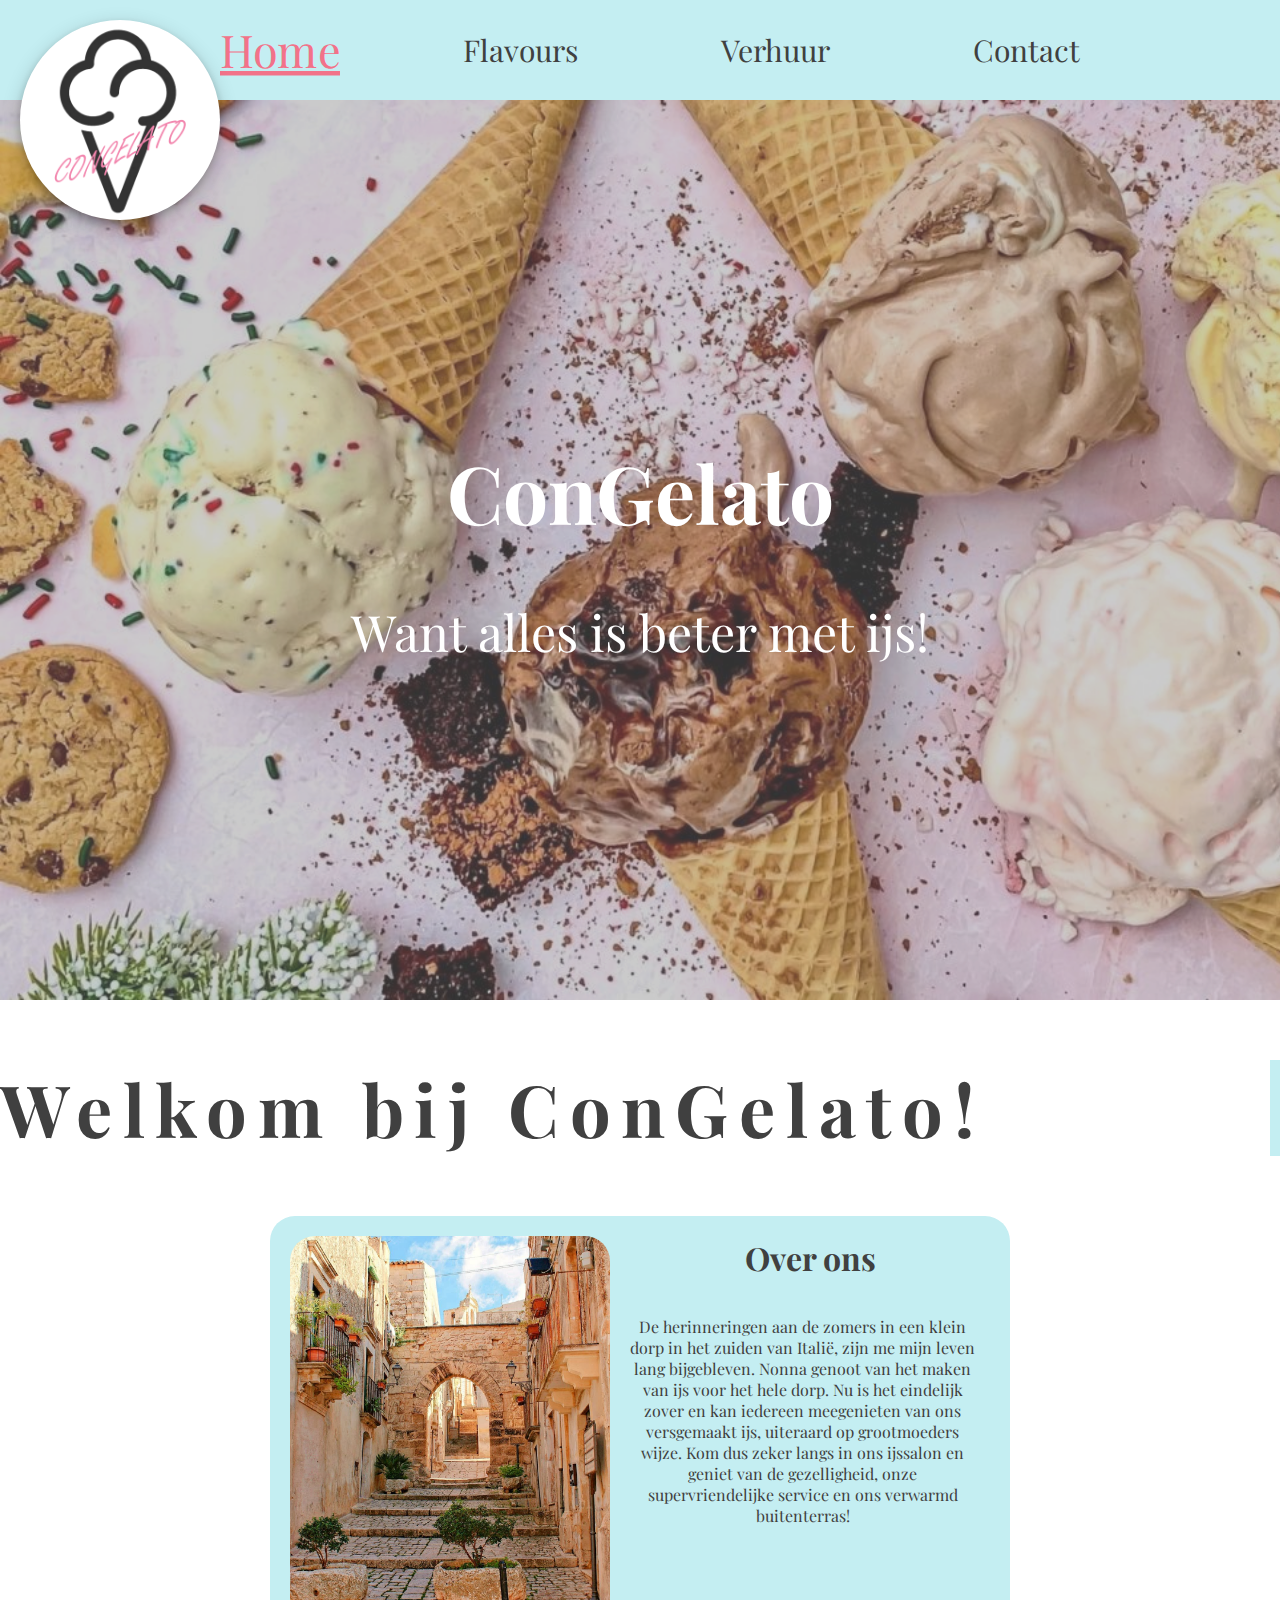
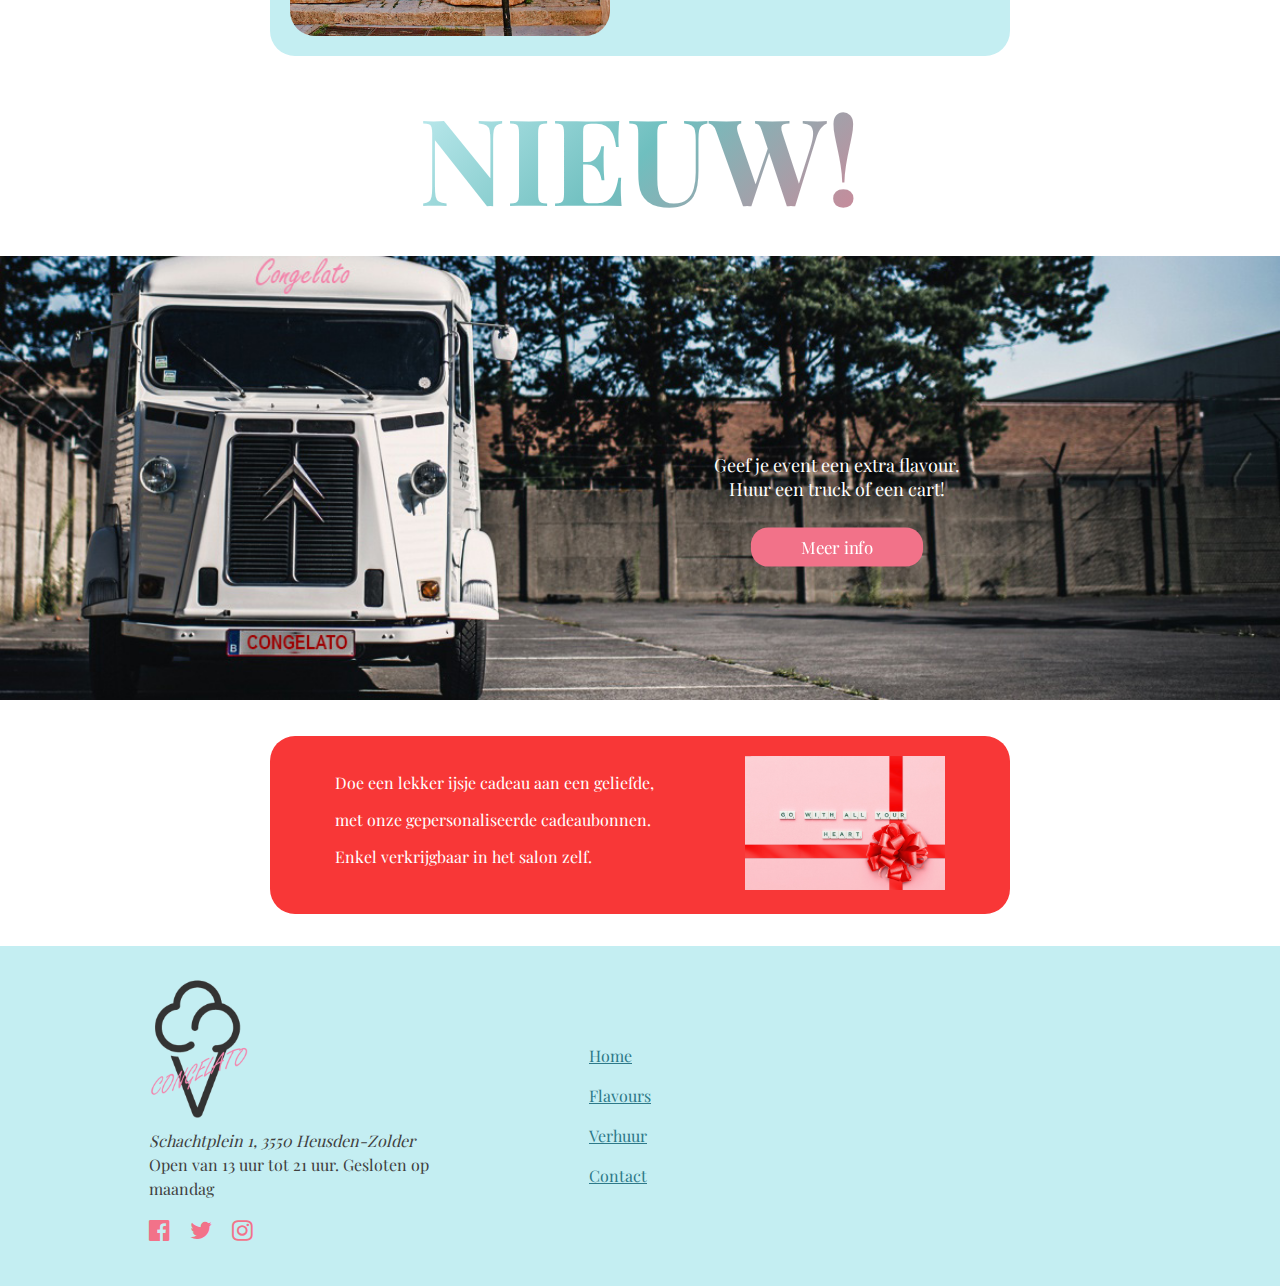
==== commit 11170c21: "Merge branch 'main' of https://github.com/SandroOrsiGit/CaseFullStack" ====
--- a/index.html
+++ b/index.html
@@ -12,14 +12,11 @@
 		/>
 	</head>
 	<body>
-		
-
 		<div class="logo flex">
 			<img src="images/congelato-logo.png" alt="Het logo van Congelato" />
-		</div>	
+		</div>
 		<header class="flex header">
-				
-				<nav>
+			<nav>
 				<ul class="flex">
 					<li class="menu-item flex">
 						<a href="index.html" id="index">Home</a>
@@ -37,7 +34,6 @@
 			</nav>
 		</header>
 
-
 		<div class="index">
 			<div class="wrapper">
 				<div class="wrapper-text">
@@ -46,58 +42,56 @@
 				</div>
 			</div>
 		</div>
-	</div>
-	
-	
-	<div class="typingtitle flex">
-			<h2>Over Ons</h2>
-	</div>
-	<div class="column">
-		<img src="images/over-ons.jpg" alt="ice cream" />
-		<div class="text">
-			<h3>Welkom bij ConGelato!</h3>
-			<br>
+
+		<div class="typingtitle">
+			<h2>Welkom bij ConGelato!</h2>
+		</div>
+
+		<div class="column">
+			<img src="images/over-ons.jpg" alt="ice cream" />
+			<div class="text">
+				<h3>Over ons</h3>
+				<br />
 				<p>
-				De herinneringen aan de zomers in een klein dorp in het zuiden van Italië,
-				zijn me mijn leven lang bijgebleven. Nonna genoot van het maken van ijs
-				voor het hele dorp. Nu is het eindelijk zover en kan iedereen meegenieten
-				van ons versgemaakt ijs, uiteraard op grootmoeders wijze. Kom dus zeker
-				langs in ons ijssalon en geniet van de gezelligheid, onze
-				supervriendelijke service en ons verwarmd buitenterras!
+					De herinneringen aan de zomers in een klein dorp in het zuiden van Italië, zijn me mijn leven lang
+					bijgebleven. Nonna genoot van het maken van ijs voor het hele dorp. Nu is het eindelijk zover en kan
+					iedereen meegenieten van ons versgemaakt ijs, uiteraard op grootmoeders wijze. Kom dus zeker langs
+					in ons ijssalon en geniet van de gezelligheid, onze supervriendelijke service en ons verwarmd
+					buitenterras!
 				</p>
+			</div>
 		</div>
-	</div>
 
-	<div class="nieuw">
-		<h3>Nieuw!</h3>	
-	</div>
+		<div class="nieuw">
+			<h3>Nieuw!</h3>
+		</div>
 
-	<div class="container">
-		<img src="images/congelato_truck.jpg" alt="truck" />
-		<div class="button-truck">
-			<p>Geef je event een extra flavour.<br>
-				Huur een truck of een cart!</p>
-			<a href="verhuur.html">Meer info</a>
+		<div class="container">
+			<img src="images/congelato_truck.jpg" alt="truck" />
+			<div class="button-truck">
+				<p>
+					Geef je event een extra flavour.<br />
+					Huur een truck of een cart!
+				</p>
+				<a href="verhuur.html">Meer info</a>
+			</div>
 		</div>
-	</div>
 
-	<div class="cadeaubon">
-		<div class="cadeaubon-tekst">
-			<p>Doe een lekker ijsje cadeau aan een geliefde,</p> 
-			<p>met onze gepersonaliseerde cadeaubonnen.</p>
-			<p>Enkel verkrijgbaar in het salon zelf.</p>
+		<div class="cadeaubon">
+			<div class="cadeaubon-tekst">
+				<p>Doe een lekker ijsje cadeau aan een geliefde,</p>
+				<p>met onze gepersonaliseerde cadeaubonnen.</p>
+				<p>Enkel verkrijgbaar in het salon zelf.</p>
+			</div>
+			<div class="cadeaubon-image">
+				<img src="images/cadeaubon.jpeg" width="200" alt="cadeaubon" />
+			</div>
 		</div>
-		<div class="cadeaubon-image">
-			<img src="images/cadeaubon.jpeg" width="200" alt="cadeaubon" />
-		</div>
-	</div>
-	
 
 		<footer class="flex footer">
-			
 			<div class="row flex">
 				<div>
-					<img src="images/congelato-logo.png" alt="Ons logo">
+					<img src="images/congelato-logo.png" alt="Ons logo" />
 				</div>
 				<div class="adres">
 					<address>Schachtplein 1, 3550 Heusden-Zolder</address>
@@ -110,15 +104,14 @@
 						<a href="https://www.facebook.com/" class="social-icon">
 							<li>
 								<i class="fa fa-facebook-official icon-2x" aria-hidden="true"></i>
-								
 							</li>
 						</a>
 						<a href="https://twitter.com/" class="social-icon">
-							<li><i class="fa fa-twitter" aria-hidden="true"></i> </li>
+							<li><i class="fa fa-twitter" aria-hidden="true"></i></li>
 						</a>
 						<a href="https://www.instagram.com/" class="social-icon">
 							<li>
-								<i class="fa fa-instagram" aria-hidden="true"></i> 
+								<i class="fa fa-instagram" aria-hidden="true"></i>
 							</li>
 						</a>
 					</ul>
--- a/css/style.css
+++ b/css/style.css
@@ -643,6 +643,60 @@
 }
 
 /*contact*/
+
+.slick_slider {
+	display: flex;
+	position: relative;
+	margin-top: 100px;
+}
+.slick_slider .slickItems{
+	width: 350px;
+	height: 250px;
+	margin: 50px;
+	position: relative;
+}
+.slick_slider .slickItems .overlay{
+	position: absolute;
+	top: 0;
+	left: 0;
+	width: 350px;
+	height: 250px;
+	background-color: rgba(0,0,0,0.64);
+}
+.slick_slider .slick-center .overlay{
+	opacity: 0;
+}
+.slick_slider .slickItems img{
+	width: 350px;
+	height: 250px;
+	transition: all linear .4s;
+}
+.slick_slider .slick-center img{
+	transform: scale(1.2);
+}
+.slick-prev{
+    position: absolute;
+	top: 350px;
+	left: 45%;
+	background: #f27289;
+	border-radius: 100%;
+	width: 50px;
+	height: 50px;
+	font-size: 20px;
+	font-weight: bold;
+
+}
+.slick-next{
+	position: absolute;
+	left: 55%;
+	background: #f27289;
+	border-radius: 100%;
+	width: 50px;
+	height: 50px;
+	font-size: 20px;
+	font-weight: bold;
+}
+
 .big-map {
 	margin: 50px;
 	border: 5px groove #2d7989;
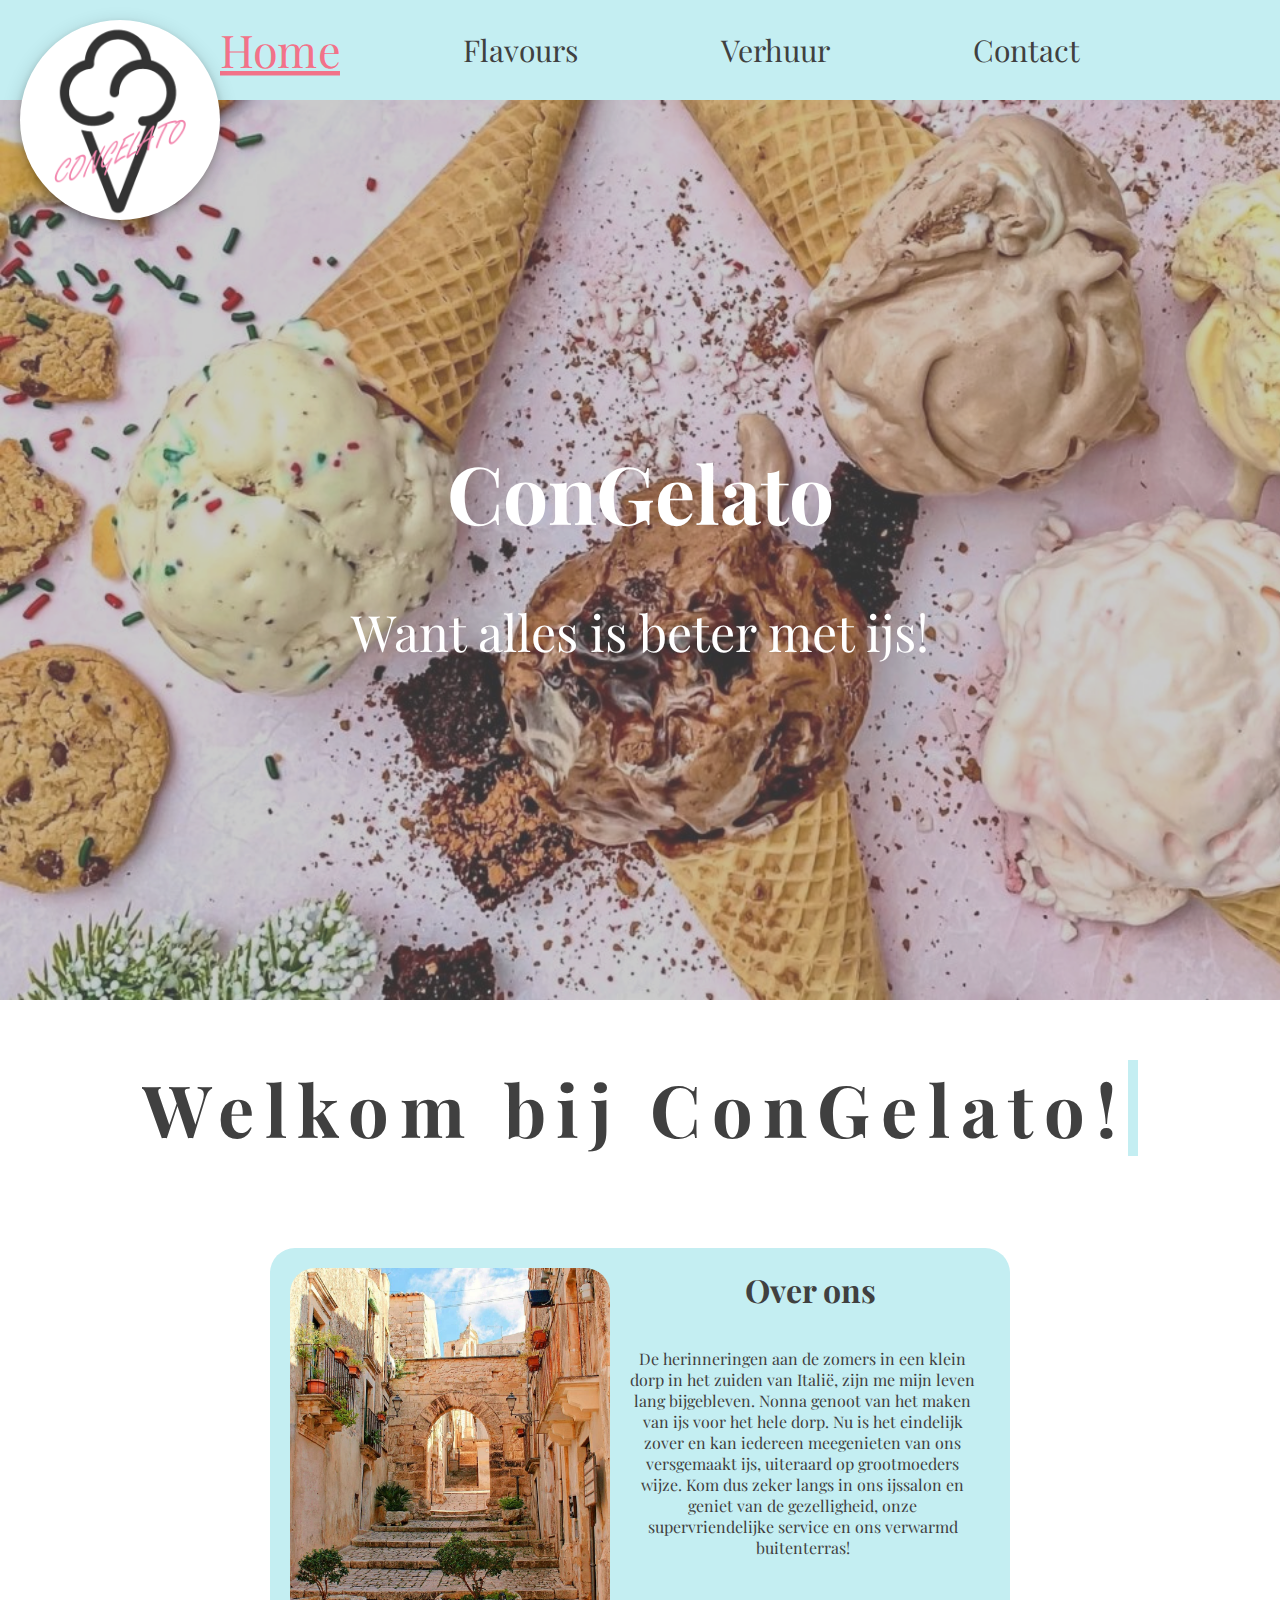
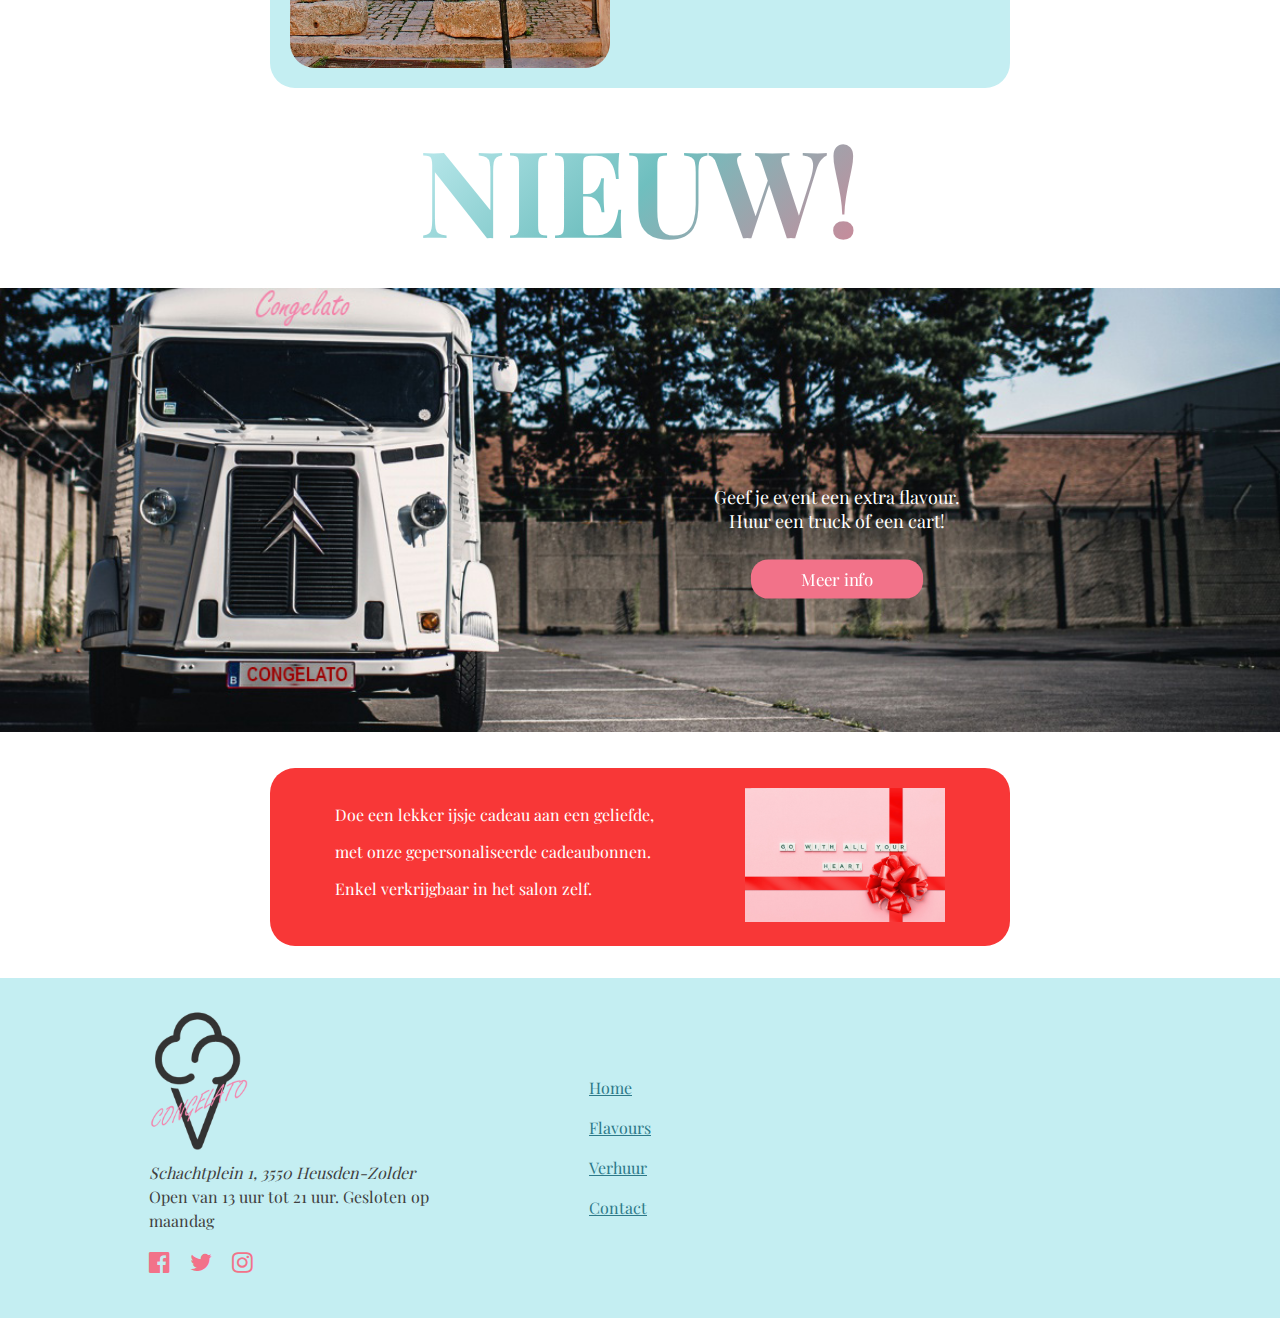
==== commit 1d3222eb: "image slider gecentreerd" ====
--- a/index.html
+++ b/index.html
@@ -43,7 +43,7 @@
 			</div>
 		</div>
 
-		<div class="typingtitle">
+		<div class="typingtitle flex">
 			<h2>Welkom bij ConGelato!</h2>
 		</div>
 
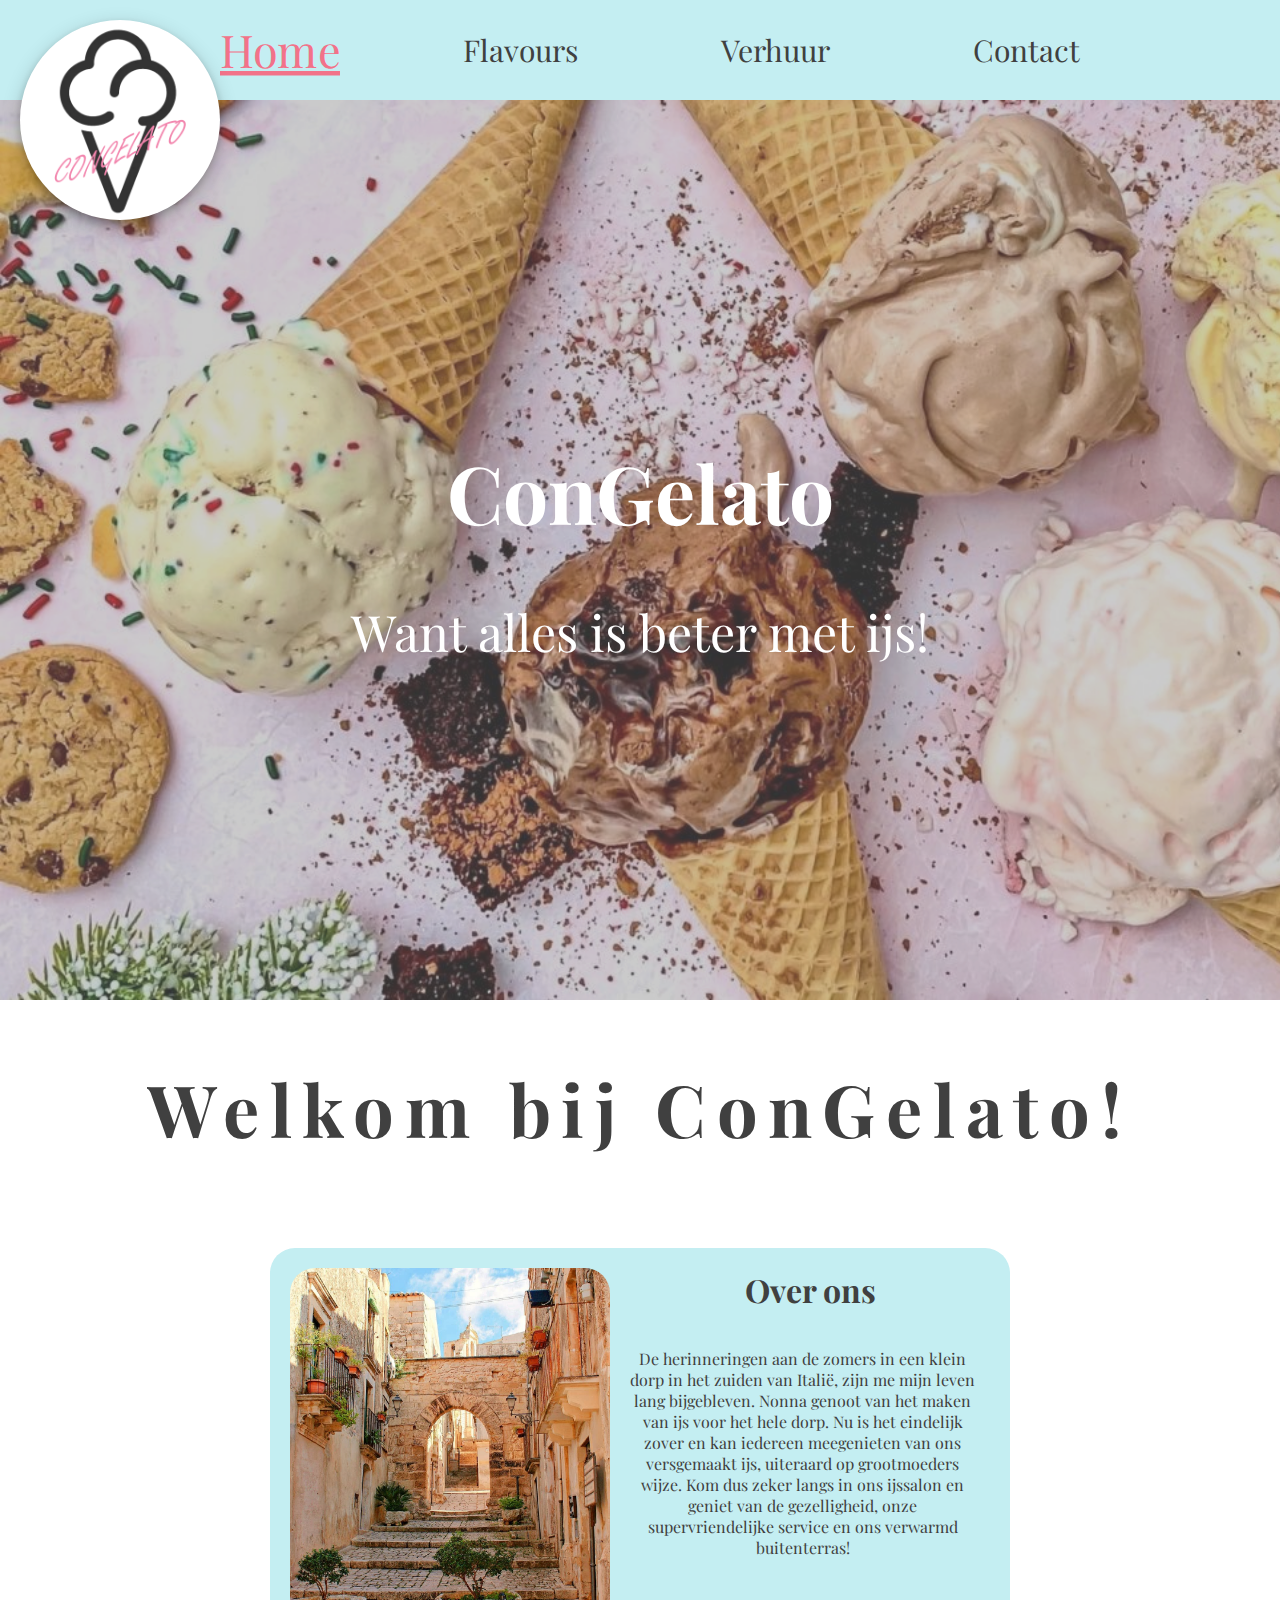
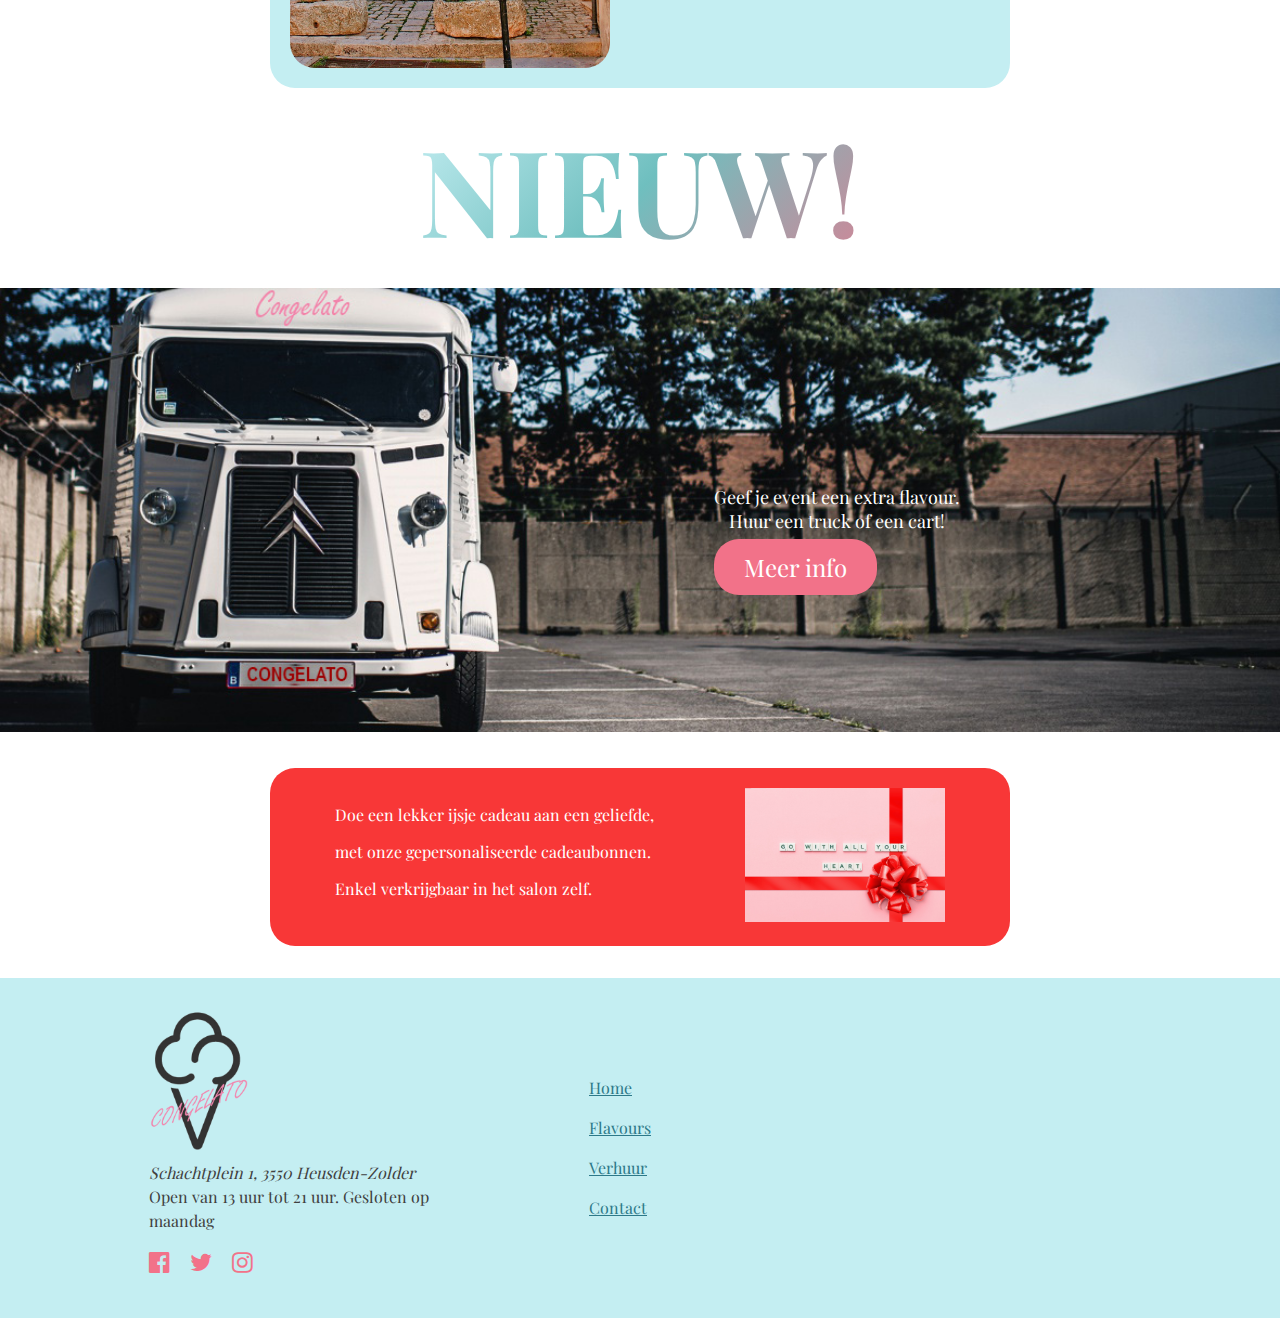
==== commit b4c4346b: "finalized" ====
--- a/index.html
+++ b/index.html
@@ -5,6 +5,7 @@
 		<meta http-equiv="X-UA-Compatible" content="IE=edge" />
 		<meta name="viewport" content="width=device-width, initial-scale=1.0" />
 		<title>Home | Congelato</title>
+		<meta name="description" content="De website van Congelato, een ijssalon gelegen te Heusden-Zolder " />
 		<link rel="stylesheet" href="css/style.css" />
 		<link
 			rel="stylesheet"
@@ -47,7 +48,7 @@
 			<h2>Welkom bij ConGelato!</h2>
 		</div>
 
-		<div class="column">
+		<div class="column flex">
 			<img src="images/over-ons.jpg" alt="ice cream" />
 			<div class="text">
 				<h3>Over ons</h3>
@@ -77,7 +78,7 @@
 			</div>
 		</div>
 
-		<div class="cadeaubon">
+		<div class="cadeaubon flex">
 			<div class="cadeaubon-tekst">
 				<p>Doe een lekker ijsje cadeau aan een geliefde,</p>
 				<p>met onze gepersonaliseerde cadeaubonnen.</p>
@@ -101,15 +102,15 @@
 				</div>
 				<div class="socials">
 					<ul class="flex">
-						<a href="https://www.facebook.com/" class="social-icon">
+						<a href="https://www.facebook.com/" class="social-icon" target="_blank">
 							<li>
 								<i class="fa fa-facebook-official icon-2x" aria-hidden="true"></i>
 							</li>
 						</a>
-						<a href="https://twitter.com/" class="social-icon">
+						<a href="https://twitter.com/" class="social-icon" target="_blank">
 							<li><i class="fa fa-twitter" aria-hidden="true"></i></li>
 						</a>
-						<a href="https://www.instagram.com/" class="social-icon">
+						<a href="https://www.instagram.com/" class="social-icon" target="_blank">
 							<li>
 								<i class="fa fa-instagram" aria-hidden="true"></i>
 							</li>
--- a/css/style.css
+++ b/css/style.css
@@ -21,7 +21,6 @@
 	background-color: #c4eef2;
 	margin: 0;
 	width: 100%;
-	display: flex;
 	justify-content: space-evenly;
 	position: sticky;
 	top: 0;
@@ -193,7 +192,6 @@
 .wrapper-text p {
 	font-size: 50px;
 }
-
 .typingtitle {
 	justify-content: center;
 	align-items: center;
@@ -201,41 +199,18 @@
 }
 .typingtitle h2 {
 	overflow: hidden;
-	border-right: 0.15em solid #c4eef2;
 	white-space: nowrap;
 	margin: 30;
 	letter-spacing: 0.15em;
-	animation: typing 1s steps(10, end), blink-caret 0.5s step-end infinite;
 }
 .typingtitle h1 {
 	overflow: hidden;
-	border-right: 0.15em solid #c4eef2;
 	white-space: nowrap;
 	margin: 30;
 	letter-spacing: 0.15em;
-	animation: typing 1.5s steps(30, end), blink-caret 0.5s step-end infinite;
-}
-
-/*typing effect*/
-@keyframes typing {
-	from {
-		width: 0%;
-	}
-	to {
-		width: 70%;
-	}
-}
-@keyframes blink-caret {
-	from,
-	to {
-		border-color: transparent;
-	}
-	50% {
-		border-color: #c4eef2;
-	}
-}
+}
+
 .column {
-	display: flex;
 	justify-content: space-around;
 	padding: 20px;
 	width: 700px;
@@ -278,11 +253,6 @@
 	margin-block-start: 20px;
 	margin-block-end: 20px;
 }
-@keyframes textclip {
-	to {
-		background-position: 200% center;
-	}
-}
 .container {
 	position: relative;
 	width: 100%;
@@ -305,7 +275,6 @@
 	padding: 12px 30px;
 	border: none;
 	border-radius: 25px;
-	display: flex;
 	justify-content: center;
 	transition: all 0.5s ease;
 	transform: scale(0.7);
@@ -321,7 +290,6 @@
 	text-align: center;
 }
 .cadeaubon {
-	display: flex;
 	justify-content: space-around;
 	padding: 20px;
 	width: 700px;
@@ -333,41 +301,19 @@
 
 /* Flavours */
 .smaken {
-	display: flex;
 	justify-content: center;
 	align-items: center;
 	font-size: 48px;
 }
 .smaken h1 {
 	overflow: hidden;
-	border-right: 0.15em solid #c4eef2;
 	white-space: nowrap;
 	margin: 30;
 	letter-spacing: 0.15em;
-	animation: typing 1.5s steps(30, end), blink-caret 0.5s step-end infinite;
-}
-
-/*typing effect*/
-@keyframes typing {
-	from {
-		width: 0%;
-	}
-	to {
-		width: 70%;
-	}
-}
-@keyframes blink-caret {
-	from,
-	to {
-		border-color: transparent;
-	}
-	50% {
-		border-color: #c4eef2;
-	}
-}
+}
+
 .seizoen {
 	position: relative;
-	display: flex;
 	justify-content: center;
 	max-width: 600px;
 	margin: 0 auto 40px;
@@ -391,12 +337,10 @@
 }
 .seizoen p {
 	font-size: 20px;
-	display: flex;
 	align-items: center;
 	justify-content: center;
 }
 .documenten {
-	display: flex;
 	justify-content: flex-end;
 	margin-top: -200px;
 }
@@ -424,7 +368,6 @@
 }
 
 .flavours {
-	display: flex;
 	justify-content: center;
 }
 .flavour {
@@ -443,11 +386,9 @@
 }
 
 .restMenu {
-	display: flex;
 	justify-content: center;
 }
 .coupes {
-	display: flex;
 	flex-direction: column;
 	margin: 25px;
 	padding: 20px;
@@ -468,7 +409,6 @@
 	text-align: center;
 }
 .toppings {
-	display: flex;
 	justify-content: center;
 	padding-bottom: 40px;
 }
@@ -479,7 +419,6 @@
 	border-color: #2d7989;
 }
 .topping {
-	display: flex;
 	flex-direction: column;
 	margin: 25px;
 	padding: 20px;
@@ -593,7 +532,6 @@
 }
 
 .radio {
-	display: flex;
 	justify-content: flex-start;
 	font-size: 16px;
 	margin-bottom: 20px;
@@ -645,37 +583,37 @@
 /*contact*/
 
 .slick_slider {
-	display: flex;
 	position: relative;
 	margin-top: 100px;
-}
-.slick_slider .slickItems{
+	justify-content: center;
+}
+.slick_slider .slickItems {
 	width: 350px;
 	height: 250px;
 	margin: 50px;
 	position: relative;
 }
-.slick_slider .slickItems .overlay{
+.slick_slider .slickItems .overlay {
 	position: absolute;
 	top: 0;
 	left: 0;
 	width: 350px;
 	height: 250px;
-	background-color: rgba(0,0,0,0.64);
-}
-.slick_slider .slick-center .overlay{
+	background-color: rgba(0, 0, 0, 0.64);
+}
+.slick_slider .slick-center .overlay {
 	opacity: 0;
 }
-.slick_slider .slickItems img{
+.slick_slider .slickItems img {
 	width: 350px;
 	height: 250px;
-	transition: all linear .4s;
-}
-.slick_slider .slick-center img{
+	transition: all linear 0.4s;
+}
+.slick_slider .slick-center img {
 	transform: scale(1.2);
 }
-.slick-prev{
-    position: absolute;
+.slick-prev {
+	position: absolute;
 	top: 350px;
 	left: 45%;
 	background: #f27289;
@@ -684,9 +622,8 @@
 	height: 50px;
 	font-size: 20px;
 	font-weight: bold;
-
-}
-.slick-next{
+}
+.slick-next {
 	position: absolute;
 	left: 55%;
 	background: #f27289;
@@ -698,10 +635,10 @@
 }
 
 .big-map {
-	margin: 50px;
+	margin: 50px 0;
 	border: 5px groove #2d7989;
 	width: 600px;
-	margin-right: 100px;
+	margin-right: 20px;
 }
 
 .contact {
@@ -715,7 +652,7 @@
 
 .contactform fieldset {
 	margin-top: 0;
-	margin-left: 100px;
+	margin-left: 0;
 }
 
 .submitContact {
@@ -736,6 +673,20 @@
 	background-color: #db3150;
 }
 
+.mc_container {
+	justify-content: center;
+}
+
+.mc_embed_signup {
+	background-color: #c4eef2;
+	clear: left;
+	font: 14px Helvetica, Arial, sans-serif;
+	width: 400px;
+	border-radius: 25px;
+	padding: 20px 50px 0 50px;
+	margin-bottom: 100px;
+}
+
 /*Form Validation*/
 .error {
 	color: red;
